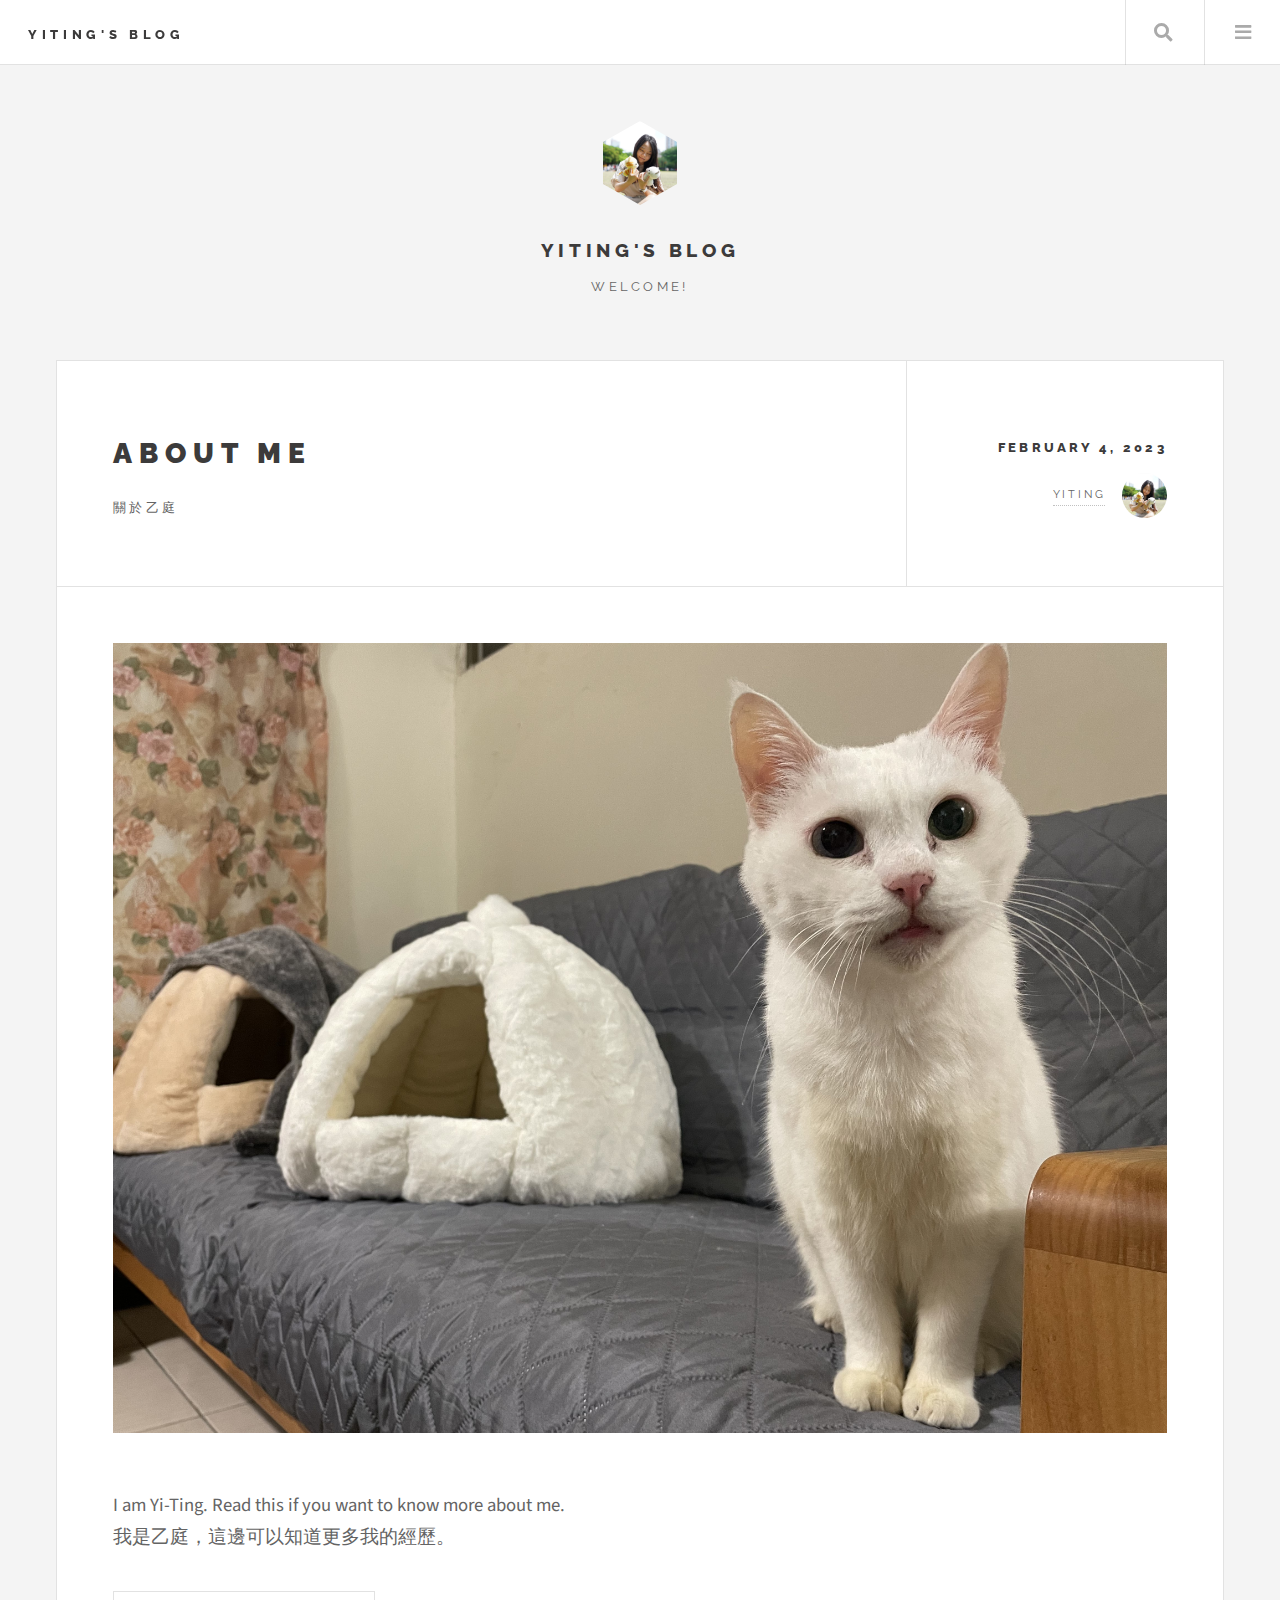
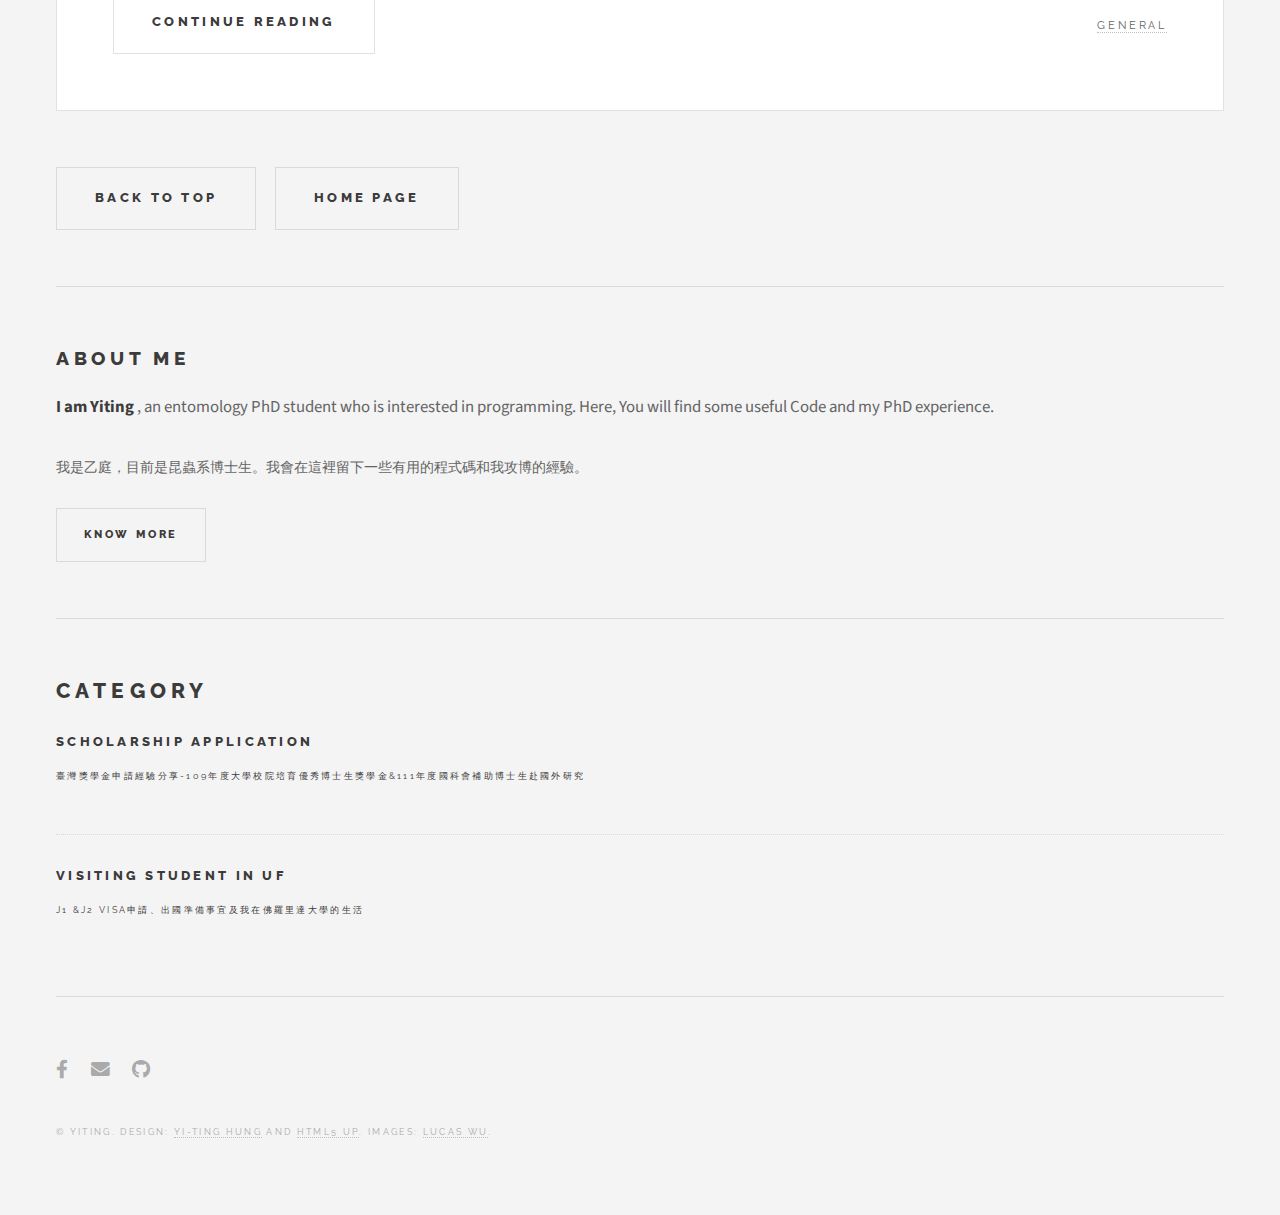
==== index.html @ be54d2b9 "first commit" ====
<!DOCTYPE HTML>
<!--
	Future Imperfect by HTML5 UP
	html5up.net | @ajlkn
	Free for personal and commercial use under the CCA 3.0 license (html5up.net/license)
-->
<html>
	<head>
		<title>YiTing's Blog </title>
		<meta charset="utf-8" />
		<meta name="viewport" content="width=device-width, initial-scale=1, user-scalable=no" />
		<link rel="stylesheet" href="assets/css/main.css" />
	</head>
	<body class="is-preload">

		<!-- Wrapper -->
			<div id="wrapper">

				<!-- Header -->
					<header id="header">
						<h1><a href="index.html">YiTing's Blog</a></h1>
						<!-- <nav class="links">
							<ul>
								<li><a href="#">Lorem</a></li>
								<li><a href="#">Ipsum</a></li>
								<li><a href="#">Feugiat</a></li>
								<li><a href="#">Tempus</a></li>
								<li><a href="#">Adipiscing</a></li>
							</ul>
						</nav> -->
						<nav class="main">
							<ul>
								<li class="search">
									<a class="fa-search" href="#search">Search</a>
									<form id="search" method="get" action="#">
										<input type="text" name="query" placeholder="Search" />
									</form>
								</li>
								<li class="menu">
									<a class="fa-bars" href="#menu">Menu</a>
								</li>
							</ul>
						</nav>
					</header>

				<!-- Menu -->
					<section id="menu">

						<!-- Search -->
							<section>
								<form class="search" method="get" action="#">
									<input type="text" name="query" placeholder="Search" />
								</form>
							</section>

						<!-- Links -->
							<section>
								<ul class="links">
									<h2>Category</h2>
									<li>
										<a href="index_Scholarship.html">
											<h3>Scholarship application</h3>
											<p>臺灣獎學金申請經驗分享-109年度大學校院培育優秀博士生獎學金&111年度國科會補助博士生赴國外研究</p>
										</a>
									</li>
									<li>
										<a href="index_UF.html">
											<h3>Visiting student in UF</h3>
											<p>J1 &J2 Visa申請、出國準備事宜及我在佛羅里達大學的生活</p>
										</a>
									</li>
									<!-- <li>
										<a href="#">
											<h3>Feugiat veroeros</h3>
											<p>Phasellus sed ultricies mi congue</p>
										</a>
									</li>
									<li>
										<a href="#">
											<h3>Etiam sed consequat</h3>
											<p>Porta lectus amet ultricies</p>
										</a>
									</li> -->
								</ul>
							</section>

						<!-- Actions -->
							<section>
								<ul class="actions stacked">
									<li><a href="mailto: tiffany9583@gmail.com" class="button large fit">Contact me</a></li>
								</ul>
							</section>

					</section>

				<!-- Main -->
					<div id="main">

						<!-- Post -->
							<article class="post">
								<header>
									<div class="title">
										<h2><a href="about_me.html">About me</a></h2>
										<p>關於乙庭</p>
									</div>
									<div class="meta">
										<time class="published" datetime="2023-02-04">February 4, 2023</time>
										<a href="#" class="author"><span class="name">Yiting</span><img src="images/avatar.jpg" alt="" /></a>
									</div>
								</header>
								<a href="about_me.html" class="image featured"><img src="images/Momo.jpg" alt="" /></a>
								<p>I am Yi-Ting. Read this if you want to know more about me.
									<br />
									我是乙庭，這邊可以知道更多我的經歷。	
								</p>
								<footer>
									<ul class="actions">
										<li><a href="about_me.html" class="button large">Continue Reading</a></li>
									</ul>
									<ul class="stats">
										<li><a href="#">General</a></li>
									</ul>
								</footer>
							</article>

						<!-- Post -->
							<!-- <article class="post">
								<header>
									<div class="title">
										<h2><a href="single.html">Ultricies sed magna euismod enim vitae gravida</a></h2>
										<p>Lorem ipsum dolor amet nullam consequat etiam feugiat</p>
									</div>
									<div class="meta">
										<time class="published" datetime="2015-10-25">October 25, 2015</time>
										<a href="#" class="author"><span class="name">Jane Doe</span><img src="images/avatar.jpg" alt="" /></a>
									</div>
								</header>
								<a href="single.html" class="image featured"><img src="images/pic02.jpg" alt="" /></a>
								<p>Mauris neque quam, fermentum ut nisl vitae, convallis maximus nisl. Sed mattis nunc id lorem euismod placerat. Vivamus porttitor magna enim, ac accumsan tortor cursus at. Phasellus sed ultricies mi non congue ullam corper.</p>
								<footer>
									<ul class="actions">
										<li><a href="single.html" class="button large">Continue Reading</a></li>
									</ul>
									<ul class="stats">
										<li><a href="#">General</a></li>
										<li><a href="#" class="icon solid fa-heart">28</a></li>
										<li><a href="#" class="icon solid fa-comment">128</a></li>
									</ul>
								</footer>
							</article> -->

						

						
						<!-- Pagination -->
							<ul class="actions pagination">
								<li><a href="#" class="button large next">Back to top</a></li>
								<li><a href="index.html" class="button large next">Home Page</a></li>
							</ul>

					</div>

				<!-- Sidebar -->
					<section id="sidebar">

						<!-- Intro -->
							<section id="intro">
								<a href="#" class="logo"><img src="images\avatar.jpg" alt="" /></a>
								<header>
									<h1>YiTing's Blog</h1>
									<p>Welcome!</p>
								</header>
							</section>

						<!-- About -->
						<section class="blurb">
							<h1>About Me</h1>
							<p><strong>I am Yiting</strong> , an entomology PhD student who is interested in programming. 
								Here, You will find some useful Code and my PhD experience.<br /></p>
								<p style="font-size: 14px">我是乙庭，目前是昆蟲系博士生。我會在這裡留下一些有用的程式碼和我攻博的經驗。<br /></p>
							<ul class="actions">
								<li><a href="about_me.html" class="button">Know More</a></li>
							</ul>
						</section>
						
							

						<!-- Posts List -->
							<section>
								<h2>Category</h2>
								<ul class="posts">
									<li>
										<article>
											<header>
												<h3><a href="index_Scholarship.html">Scholarship application<br /><br />
												<p>臺灣獎學金申請經驗分享-109年度大學校院培育優秀博士生獎學金&111年度國科會補助博士生赴國外研究</p></h3></a>
												<!-- <time class="published" datetime="2015-10-20">October 20, 2015</time> -->
											</header>
											<!-- <a href="single.html" class="image"><img src="images/pic08.jpg" alt="" /></a> -->
										</article>
									</li>
									<li>
										<article>
											<header>
												<h3><a href="index_UF.html">Visiting student in UF<br /><br />
												<p>J1 &J2 Visa申請、出國準備事宜及我在佛羅里達大學的生活</p></h3></a>
											</header>
										</article>
									</li>
									
								</ul>
							</section>

						

						<!-- Footer -->
							<section id="footer">
								<ul class="icons">
									<!-- <li><a href="#" class="icon brands fa-twitter"><span class="label">Twitter</span></a></li> -->
									<li><a href="https://www.facebook.com/tiffany8483" class="icon brands fa-facebook-f"><span class="label">Facebook</span></a></li>
									<!-- <li><a href="#" class="icon brands fa-instagram"><span class="label">Instagram</span></a></li> -->
									<!-- <li><a href="#" class="icon solid fa-rss"><span class="label">RSS</span></a></li> -->
									<li><a href="mailto: tiffany9583@gmail.com" class="icon solid fa-envelope"><span class="label">Email</span></a></li>
									<li><a href="https://github.com/Tiffany9583" class="icon brands alt fa-github"><span class="label">GitHub</span></a></li>
								</ul>
								<p class="copyright">&copy; Yiting. Design: <a href="https://github.com/Tiffany9583">Yi-Ting Hung</a> and <a href="http://html5up.net">HTML5 UP</a>. Images: <a href="https://www.facebook.com/lucas770122">Lucas Wu</a>.</p>
							</section>

					</section>

			</div>

		<!-- Scripts -->
			<script src="assets/js/jquery.min.js"></script>
			<script src="assets/js/browser.min.js"></script>
			<script src="assets/js/breakpoints.min.js"></script>
			<script src="assets/js/util.js"></script>
			<script src="assets/js/main.js"></script>

	</body>
</html>
---- assets/css/main.css ----
@import url(fontawesome-all.min.css);
@import url("https://fonts.googleapis.com/css?family=Source+Sans+Pro:400,700|Raleway:400,800,900");



/*
	Future Imperfect by HTML5 UP
	html5up.net | @ajlkn
	Free for personal and commercial use under the CCA 3.0 license (html5up.net/license)
*/

html, body, div, span, applet, object,
iframe, h1, h2, h3, h4, h5, h6, p, blockquote,
pre, a, abbr, acronym, address, big, cite,
code, del, dfn, em, img, ins, kbd, q, s, samp,
small, strike, strong, sub, sup, tt, var, b,
u, i, center, dl, dt, dd, ol, ul, li, fieldset,
form, label, legend, table, caption, tbody,
tfoot, thead, tr, th, td, article, aside,
canvas, details, embed, figure, figcaption,
footer, header, hgroup, menu, nav, output, ruby,
section, summary, time, mark, audio, video {
	margin: 0;
	padding: 0;
	border: 0;
	font-size: 100%;
	font: inherit;
	vertical-align: baseline;}

article, aside, details, figcaption, figure,
footer, header, hgroup, menu, nav, section {
	display: block;}

body {
	line-height: 1;
}

ol, ul {
	list-style: none;
}

blockquote, q {
	quotes: none;
}

	blockquote:before, blockquote:after, q:before, q:after {
		content: '';
		content: none;
	}

table {
	border-collapse: collapse;
	border-spacing: 0;
}

body {
	-webkit-text-size-adjust: none;
}

mark {
	background-color: transparent;
	color: inherit;
}

input::-moz-focus-inner {
	border: 0;
	padding: 0;
}

input, select, textarea {
	-moz-appearance: none;
	-webkit-appearance: none;
	-ms-appearance: none;
	appearance: none;
}

/* Basic */

	@-ms-viewport {
		width: device-width;
	}

	body {
		-ms-overflow-style: scrollbar;
	}

	@media screen and (max-width: 480px) {

		html, body {
			min-width: 320px;
		}

	}

	html {
		box-sizing: border-box;
	}

	*, *:before, *:after {
		box-sizing: inherit;
	}

	body {
		background: #f4f4f4;
	}

		body.is-preload *, body.is-preload *:before, body.is-preload *:after {
			-moz-animation: none !important;
			-webkit-animation: none !important;
			-ms-animation: none !important;
			animation: none !important;
			-moz-transition: none !important;
			-webkit-transition: none !important;
			-ms-transition: none !important;
			transition: none !important;
		}

/* Type */

	body, input, select, textarea {
		color: #646464;
		font-family: "Source Sans Pro", Helvetica, sans-serif;
		font-size: 14pt;
		font-weight: 400;
		line-height: 1.75;
	}

		@media screen and (max-width: 1680px) {

			body, input, select, textarea {
				font-size: 14pt;
			}

		}

		@media screen and (max-width: 1280px) {

			body, input, select, textarea {
				font-size: 14pt;
			}

		}

		@media screen and (max-width: 980px) {

			body, input, select, textarea {
				font-size: 14pt;
			}

		}

		@media screen and (max-width: 736px) {

			body, input, select, textarea {
				font-size: 14pt;
			}

		}

		@media screen and (max-width: 480px) {

			body, input, select, textarea {
				font-size: 14pt;
			}

		}

	a {
		-moz-transition: color 0.2s ease, border-bottom-color 0.2s ease;
		-webkit-transition: color 0.2s ease, border-bottom-color 0.2s ease;
		-ms-transition: color 0.2s ease, border-bottom-color 0.2s ease;
		transition: color 0.2s ease, border-bottom-color 0.2s ease;
		border-bottom: dotted 1px rgba(160, 160, 160, 0.65);
		color: inherit;
		text-decoration: none;
	}

		a:before {
			-moz-transition: color 0.2s ease;
			-webkit-transition: color 0.2s ease;
			-ms-transition: color 0.2s ease;
			transition: color 0.2s ease;
		}

		a:hover {
			border-bottom-color: transparent;
			color: #2ebaae !important;
		}

			a:hover:before {
				color: #2ebaae !important;
			}

	strong, b {
		color: #3c3b3b;
		font-weight: 700;
	}

	em, i {
		font-style: italic;
	}

	p {
		margin: 0 0 2em 0;
	}

	h1, h2, h3, h4, h5, h6 {
		color: #3c3b3b;
		font-family: "Raleway", Helvetica, sans-serif;
		font-weight: 800;
		letter-spacing: 0.25em;
		line-height: 1.65;
		margin: 0 0 1em 0;
		text-transform: uppercase;
	}

		h1 a, h2 a, h3 a, h4 a, h5 a, h6 a {
			color: inherit;
			border-bottom: 0;
		}

	h2 {
		font-size: 1.1em;
	}

	h3 {
		font-size: 0.9em;
	}

	h4 {
		font-size: 0.7em;
	}

	h5 {
		font-size: 0.7em;
	}

	h6 {
		font-size: 0.7em;
	}

	sub {
		font-size: 0.8em;
		position: relative;
		top: 0.5em;
	}

	sup {
		font-size: 0.8em;
		position: relative;
		top: -0.5em;
	}

	blockquote {
		border-left: solid 4px rgba(160, 160, 160, 0.3);
		font-style: italic;
		margin: 0 0 2em 0;
		padding: 0.5em 0 0.5em 2em;
	}

	code {
		background: rgba(160, 160, 160, 0.075);
		border: solid 1px rgba(160, 160, 160, 0.3);
		font-family: "Courier New", monospace;
		font-size: 0.9em;
		margin: 0 0.25em;
		padding: 0.25em 0.65em;
	}

	pre {
		-webkit-overflow-scrolling: touch;
		font-family: "Courier New", monospace;
		font-size: 0.9em;
		margin: 0 0 2em 0;
	}

		pre code {
			display: block;
			line-height: 1.75em;
			padding: 1em 1.5em;
			overflow-x: auto;
		}

	hr {
		border: 0;
		border-bottom: solid 1px rgba(160, 160, 160, 0.3);
		margin: 2em 0;
	}

		hr.major {
			margin: 3em 0;
		}

	.align-left {
		text-align: left;
	}

	.align-center {
		text-align: center;
	}

	.align-right {
		text-align: right;
	}

/* Row */

	.row {
		display: flex;
		flex-wrap: wrap;
		box-sizing: border-box;
		align-items: stretch;
	}

		.row > * {
			box-sizing: border-box;
		}

		.row.gtr-uniform > * > :last-child {
			margin-bottom: 0;
		}

		.row.aln-left {
			justify-content: flex-start;
		}

		.row.aln-center {
			justify-content: center;
		}

		.row.aln-right {
			justify-content: flex-end;
		}

		.row.aln-top {
			align-items: flex-start;
		}

		.row.aln-middle {
			align-items: center;
		}

		.row.aln-bottom {
			align-items: flex-end;
		}

		.row > .imp {
			order: -1;
		}

		.row > .col-1 {
			width: 8.33333%;
		}

		.row > .off-1 {
			margin-left: 8.33333%;
		}

		.row > .col-2 {
			width: 16.66667%;
		}

		.row > .off-2 {
			margin-left: 16.66667%;
		}

		.row > .col-3 {
			width: 25%;
		}

		.row > .off-3 {
			margin-left: 25%;
		}

		.row > .col-4 {
			width: 33.33333%;
		}

		.row > .off-4 {
			margin-left: 33.33333%;
		}

		.row > .col-5 {
			width: 41.66667%;
		}

		.row > .off-5 {
			margin-left: 41.66667%;
		}

		.row > .col-6 {
			width: 50%;
		}

		.row > .off-6 {
			margin-left: 50%;
		}

		.row > .col-7 {
			width: 58.33333%;
		}

		.row > .off-7 {
			margin-left: 58.33333%;
		}

		.row > .col-8 {
			width: 66.66667%;
		}

		.row > .off-8 {
			margin-left: 66.66667%;
		}

		.row > .col-9 {
			width: 75%;
		}

		.row > .off-9 {
			margin-left: 75%;
		}

		.row > .col-10 {
			width: 83.33333%;
		}

		.row > .off-10 {
			margin-left: 83.33333%;
		}

		.row > .col-11 {
			width: 91.66667%;
		}

		.row > .off-11 {
			margin-left: 91.66667%;
		}

		.row > .col-12 {
			width: 100%;
		}

		.row > .off-12 {
			margin-left: 100%;
		}

		.row.gtr-0 {
			margin-top: 0;
			margin-left: 0em;
		}

			.row.gtr-0 > * {
				padding: 0 0 0 0em;
			}

			.row.gtr-0.gtr-uniform {
				margin-top: 0em;
			}

				.row.gtr-0.gtr-uniform > * {
					padding-top: 0em;
				}

		.row.gtr-25 {
			margin-top: 0;
			margin-left: -0.25em;
		}

			.row.gtr-25 > * {
				padding: 0 0 0 0.25em;
			}

			.row.gtr-25.gtr-uniform {
				margin-top: -0.25em;
			}

				.row.gtr-25.gtr-uniform > * {
					padding-top: 0.25em;
				}

		.row.gtr-50 {
			margin-top: 0;
			margin-left: -0.5em;
		}

			.row.gtr-50 > * {
				padding: 0 0 0 0.5em;
			}

			.row.gtr-50.gtr-uniform {
				margin-top: -0.5em;
			}

				.row.gtr-50.gtr-uniform > * {
					padding-top: 0.5em;
				}

		.row {
			margin-top: 0;
			margin-left: -1em;
		}

			.row > * {
				padding: 0 0 0 1em;
			}

			.row.gtr-uniform {
				margin-top: -1em;
			}

				.row.gtr-uniform > * {
					padding-top: 1em;
				}

		.row.gtr-150 {
			margin-top: 0;
			margin-left: -1.5em;
		}

			.row.gtr-150 > * {
				padding: 0 0 0 1.5em;
			}

			.row.gtr-150.gtr-uniform {
				margin-top: -1.5em;
			}

				.row.gtr-150.gtr-uniform > * {
					padding-top: 1.5em;
				}

		.row.gtr-200 {
			margin-top: 0;
			margin-left: -2em;
		}

			.row.gtr-200 > * {
				padding: 0 0 0 2em;
			}

			.row.gtr-200.gtr-uniform {
				margin-top: -2em;
			}

				.row.gtr-200.gtr-uniform > * {
					padding-top: 2em;
				}

		@media screen and (max-width: 1680px) {

			.row {
				display: flex;
				flex-wrap: wrap;
				box-sizing: border-box;
				align-items: stretch;
			}

				.row > * {
					box-sizing: border-box;
				}

				.row.gtr-uniform > * > :last-child {
					margin-bottom: 0;
				}

				.row.aln-left {
					justify-content: flex-start;
				}

				.row.aln-center {
					justify-content: center;
				}

				.row.aln-right {
					justify-content: flex-end;
				}

				.row.aln-top {
					align-items: flex-start;
				}

				.row.aln-middle {
					align-items: center;
				}

				.row.aln-bottom {
					align-items: flex-end;
				}

				.row > .imp-xlarge {
					order: -1;
				}

				.row > .col-1-xlarge {
					width: 8.33333%;
				}

				.row > .off-1-xlarge {
					margin-left: 8.33333%;
				}

				.row > .col-2-xlarge {
					width: 16.66667%;
				}

				.row > .off-2-xlarge {
					margin-left: 16.66667%;
				}

				.row > .col-3-xlarge {
					width: 25%;
				}

				.row > .off-3-xlarge {
					margin-left: 25%;
				}

				.row > .col-4-xlarge {
					width: 33.33333%;
				}

				.row > .off-4-xlarge {
					margin-left: 33.33333%;
				}

				.row > .col-5-xlarge {
					width: 41.66667%;
				}

				.row > .off-5-xlarge {
					margin-left: 41.66667%;
				}

				.row > .col-6-xlarge {
					width: 50%;
				}

				.row > .off-6-xlarge {
					margin-left: 50%;
				}

				.row > .col-7-xlarge {
					width: 58.33333%;
				}

				.row > .off-7-xlarge {
					margin-left: 58.33333%;
				}

				.row > .col-8-xlarge {
					width: 66.66667%;
				}

				.row > .off-8-xlarge {
					margin-left: 66.66667%;
				}

				.row > .col-9-xlarge {
					width: 75%;
				}

				.row > .off-9-xlarge {
					margin-left: 75%;
				}

				.row > .col-10-xlarge {
					width: 83.33333%;
				}

				.row > .off-10-xlarge {
					margin-left: 83.33333%;
				}

				.row > .col-11-xlarge {
					width: 91.66667%;
				}

				.row > .off-11-xlarge {
					margin-left: 91.66667%;
				}

				.row > .col-12-xlarge {
					width: 100%;
				}

				.row > .off-12-xlarge {
					margin-left: 100%;
				}

				.row.gtr-0 {
					margin-top: 0;
					margin-left: 0em;
				}

					.row.gtr-0 > * {
						padding: 0 0 0 0em;
					}

					.row.gtr-0.gtr-uniform {
						margin-top: 0em;
					}

						.row.gtr-0.gtr-uniform > * {
							padding-top: 0em;
						}

				.row.gtr-25 {
					margin-top: 0;
					margin-left: -0.25em;
				}

					.row.gtr-25 > * {
						padding: 0 0 0 0.25em;
					}

					.row.gtr-25.gtr-uniform {
						margin-top: -0.25em;
					}

						.row.gtr-25.gtr-uniform > * {
							padding-top: 0.25em;
						}

				.row.gtr-50 {
					margin-top: 0;
					margin-left: -0.5em;
				}

					.row.gtr-50 > * {
						padding: 0 0 0 0.5em;
					}

					.row.gtr-50.gtr-uniform {
						margin-top: -0.5em;
					}

						.row.gtr-50.gtr-uniform > * {
							padding-top: 0.5em;
						}

				.row {
					margin-top: 0;
					margin-left: -1em;
				}

					.row > * {
						padding: 0 0 0 1em;
					}

					.row.gtr-uniform {
						margin-top: -1em;
					}

						.row.gtr-uniform > * {
							padding-top: 1em;
						}

				.row.gtr-150 {
					margin-top: 0;
					margin-left: -1.5em;
				}

					.row.gtr-150 > * {
						padding: 0 0 0 1.5em;
					}

					.row.gtr-150.gtr-uniform {
						margin-top: -1.5em;
					}

						.row.gtr-150.gtr-uniform > * {
							padding-top: 1.5em;
						}

				.row.gtr-200 {
					margin-top: 0;
					margin-left: -2em;
				}

					.row.gtr-200 > * {
						padding: 0 0 0 2em;
					}

					.row.gtr-200.gtr-uniform {
						margin-top: -2em;
					}

						.row.gtr-200.gtr-uniform > * {
							padding-top: 2em;
						}

		}

		@media screen and (max-width: 1280px) {

			.row {
				display: flex;
				flex-wrap: wrap;
				box-sizing: border-box;
				align-items: stretch;
			}

				.row > * {
					box-sizing: border-box;
				}

				.row.gtr-uniform > * > :last-child {
					margin-bottom: 0;
				}

				.row.aln-left {
					justify-content: flex-start;
				}

				.row.aln-center {
					justify-content: center;
				}

				.row.aln-right {
					justify-content: flex-end;
				}

				.row.aln-top {
					align-items: flex-start;
				}

				.row.aln-middle {
					align-items: center;
				}

				.row.aln-bottom {
					align-items: flex-end;
				}

				.row > .imp-large {
					order: -1;
				}

				.row > .col-1-large {
					width: 8.33333%;
				}

				.row > .off-1-large {
					margin-left: 8.33333%;
				}

				.row > .col-2-large {
					width: 16.66667%;
				}

				.row > .off-2-large {
					margin-left: 16.66667%;
				}

				.row > .col-3-large {
					width: 25%;
				}

				.row > .off-3-large {
					margin-left: 25%;
				}

				.row > .col-4-large {
					width: 33.33333%;
				}

				.row > .off-4-large {
					margin-left: 33.33333%;
				}

				.row > .col-5-large {
					width: 41.66667%;
				}

				.row > .off-5-large {
					margin-left: 41.66667%;
				}

				.row > .col-6-large {
					width: 50%;
				}

				.row > .off-6-large {
					margin-left: 50%;
				}

				.row > .col-7-large {
					width: 58.33333%;
				}

				.row > .off-7-large {
					margin-left: 58.33333%;
				}

				.row > .col-8-large {
					width: 66.66667%;
				}

				.row > .off-8-large {
					margin-left: 66.66667%;
				}

				.row > .col-9-large {
					width: 75%;
				}

				.row > .off-9-large {
					margin-left: 75%;
				}

				.row > .col-10-large {
					width: 83.33333%;
				}

				.row > .off-10-large {
					margin-left: 83.33333%;
				}

				.row > .col-11-large {
					width: 91.66667%;
				}

				.row > .off-11-large {
					margin-left: 91.66667%;
				}

				.row > .col-12-large {
					width: 100%;
				}

				.row > .off-12-large {
					margin-left: 100%;
				}

				.row.gtr-0 {
					margin-top: 0;
					margin-left: 0em;
				}

					.row.gtr-0 > * {
						padding: 0 0 0 0em;
					}

					.row.gtr-0.gtr-uniform {
						margin-top: 0em;
					}

						.row.gtr-0.gtr-uniform > * {
							padding-top: 0em;
						}

				.row.gtr-25 {
					margin-top: 0;
					margin-left: -0.25em;
				}

					.row.gtr-25 > * {
						padding: 0 0 0 0.25em;
					}

					.row.gtr-25.gtr-uniform {
						margin-top: -0.25em;
					}

						.row.gtr-25.gtr-uniform > * {
							padding-top: 0.25em;
						}

				.row.gtr-50 {
					margin-top: 0;
					margin-left: -0.5em;
				}

					.row.gtr-50 > * {
						padding: 0 0 0 0.5em;
					}

					.row.gtr-50.gtr-uniform {
						margin-top: -0.5em;
					}

						.row.gtr-50.gtr-uniform > * {
							padding-top: 0.5em;
						}

				.row {
					margin-top: 0;
					margin-left: -1em;
				}

					.row > * {
						padding: 0 0 0 1em;
					}

					.row.gtr-uniform {
						margin-top: -1em;
					}

						.row.gtr-uniform > * {
							padding-top: 1em;
						}

				.row.gtr-150 {
					margin-top: 0;
					margin-left: -1.5em;
				}

					.row.gtr-150 > * {
						padding: 0 0 0 1.5em;
					}

					.row.gtr-150.gtr-uniform {
						margin-top: -1.5em;
					}

						.row.gtr-150.gtr-uniform > * {
							padding-top: 1.5em;
						}

				.row.gtr-200 {
					margin-top: 0;
					margin-left: -2em;
				}

					.row.gtr-200 > * {
						padding: 0 0 0 2em;
					}

					.row.gtr-200.gtr-uniform {
						margin-top: -2em;
					}

						.row.gtr-200.gtr-uniform > * {
							padding-top: 2em;
						}

		}

		@media screen and (max-width: 980px) {

			.row {
				display: flex;
				flex-wrap: wrap;
				box-sizing: border-box;
				align-items: stretch;
			}

				.row > * {
					box-sizing: border-box;
				}

				.row.gtr-uniform > * > :last-child {
					margin-bottom: 0;
				}

				.row.aln-left {
					justify-content: flex-start;
				}

				.row.aln-center {
					justify-content: center;
				}

				.row.aln-right {
					justify-content: flex-end;
				}

				.row.aln-top {
					align-items: flex-start;
				}

				.row.aln-middle {
					align-items: center;
				}

				.row.aln-bottom {
					align-items: flex-end;
				}

				.row > .imp-medium {
					order: -1;
				}

				.row > .col-1-medium {
					width: 8.33333%;
				}

				.row > .off-1-medium {
					margin-left: 8.33333%;
				}

				.row > .col-2-medium {
					width: 16.66667%;
				}

				.row > .off-2-medium {
					margin-left: 16.66667%;
				}

				.row > .col-3-medium {
					width: 25%;
				}

				.row > .off-3-medium {
					margin-left: 25%;
				}

				.row > .col-4-medium {
					width: 33.33333%;
				}

				.row > .off-4-medium {
					margin-left: 33.33333%;
				}

				.row > .col-5-medium {
					width: 41.66667%;
				}

				.row > .off-5-medium {
					margin-left: 41.66667%;
				}

				.row > .col-6-medium {
					width: 50%;
				}

				.row > .off-6-medium {
					margin-left: 50%;
				}

				.row > .col-7-medium {
					width: 58.33333%;
				}

				.row > .off-7-medium {
					margin-left: 58.33333%;
				}

				.row > .col-8-medium {
					width: 66.66667%;
				}

				.row > .off-8-medium {
					margin-left: 66.66667%;
				}

				.row > .col-9-medium {
					width: 75%;
				}

				.row > .off-9-medium {
					margin-left: 75%;
				}

				.row > .col-10-medium {
					width: 83.33333%;
				}

				.row > .off-10-medium {
					margin-left: 83.33333%;
				}

				.row > .col-11-medium {
					width: 91.66667%;
				}

				.row > .off-11-medium {
					margin-left: 91.66667%;
				}

				.row > .col-12-medium {
					width: 100%;
				}

				.row > .off-12-medium {
					margin-left: 100%;
				}

				.row.gtr-0 {
					margin-top: 0;
					margin-left: 0em;
				}

					.row.gtr-0 > * {
						padding: 0 0 0 0em;
					}

					.row.gtr-0.gtr-uniform {
						margin-top: 0em;
					}

						.row.gtr-0.gtr-uniform > * {
							padding-top: 0em;
						}

				.row.gtr-25 {
					margin-top: 0;
					margin-left: -0.25em;
				}

					.row.gtr-25 > * {
						padding: 0 0 0 0.25em;
					}

					.row.gtr-25.gtr-uniform {
						margin-top: -0.25em;
					}

						.row.gtr-25.gtr-uniform > * {
							padding-top: 0.25em;
						}

				.row.gtr-50 {
					margin-top: 0;
					margin-left: -0.5em;
				}

					.row.gtr-50 > * {
						padding: 0 0 0 0.5em;
					}

					.row.gtr-50.gtr-uniform {
						margin-top: -0.5em;
					}

						.row.gtr-50.gtr-uniform > * {
							padding-top: 0.5em;
						}

				.row {
					margin-top: 0;
					margin-left: -1em;
				}

					.row > * {
						padding: 0 0 0 1em;
					}

					.row.gtr-uniform {
						margin-top: -1em;
					}

						.row.gtr-uniform > * {
							padding-top: 1em;
						}

				.row.gtr-150 {
					margin-top: 0;
					margin-left: -1.5em;
				}

					.row.gtr-150 > * {
						padding: 0 0 0 1.5em;
					}

					.row.gtr-150.gtr-uniform {
						margin-top: -1.5em;
					}

						.row.gtr-150.gtr-uniform > * {
							padding-top: 1.5em;
						}

				.row.gtr-200 {
					margin-top: 0;
					margin-left: -2em;
				}

					.row.gtr-200 > * {
						padding: 0 0 0 2em;
					}

					.row.gtr-200.gtr-uniform {
						margin-top: -2em;
					}

						.row.gtr-200.gtr-uniform > * {
							padding-top: 2em;
						}

		}

		@media screen and (max-width: 736px) {

			.row {
				display: flex;
				flex-wrap: wrap;
				box-sizing: border-box;
				align-items: stretch;
			}

				.row > * {
					box-sizing: border-box;
				}

				.row.gtr-uniform > * > :last-child {
					margin-bottom: 0;
				}

				.row.aln-left {
					justify-content: flex-start;
				}

				.row.aln-center {
					justify-content: center;
				}

				.row.aln-right {
					justify-content: flex-end;
				}

				.row.aln-top {
					align-items: flex-start;
				}

				.row.aln-middle {
					align-items: center;
				}

				.row.aln-bottom {
					align-items: flex-end;
				}

				.row > .imp-small {
					order: -1;
				}

				.row > .col-1-small {
					width: 8.33333%;
				}

				.row > .off-1-small {
					margin-left: 8.33333%;
				}

				.row > .col-2-small {
					width: 16.66667%;
				}

				.row > .off-2-small {
					margin-left: 16.66667%;
				}

				.row > .col-3-small {
					width: 25%;
				}

				.row > .off-3-small {
					margin-left: 25%;
				}

				.row > .col-4-small {
					width: 33.33333%;
				}

				.row > .off-4-small {
					margin-left: 33.33333%;
				}

				.row > .col-5-small {
					width: 41.66667%;
				}

				.row > .off-5-small {
					margin-left: 41.66667%;
				}

				.row > .col-6-small {
					width: 50%;
				}

				.row > .off-6-small {
					margin-left: 50%;
				}

				.row > .col-7-small {
					width: 58.33333%;
				}

				.row > .off-7-small {
					margin-left: 58.33333%;
				}

				.row > .col-8-small {
					width: 66.66667%;
				}

				.row > .off-8-small {
					margin-left: 66.66667%;
				}

				.row > .col-9-small {
					width: 75%;
				}

				.row > .off-9-small {
					margin-left: 75%;
				}

				.row > .col-10-small {
					width: 83.33333%;
				}

				.row > .off-10-small {
					margin-left: 83.33333%;
				}

				.row > .col-11-small {
					width: 91.66667%;
				}

				.row > .off-11-small {
					margin-left: 91.66667%;
				}

				.row > .col-12-small {
					width: 100%;
				}

				.row > .off-12-small {
					margin-left: 100%;
				}

				.row.gtr-0 {
					margin-top: 0;
					margin-left: 0em;
				}

					.row.gtr-0 > * {
						padding: 0 0 0 0em;
					}

					.row.gtr-0.gtr-uniform {
						margin-top: 0em;
					}

						.row.gtr-0.gtr-uniform > * {
							padding-top: 0em;
						}

				.row.gtr-25 {
					margin-top: 0;
					margin-left: -0.25em;
				}

					.row.gtr-25 > * {
						padding: 0 0 0 0.25em;
					}

					.row.gtr-25.gtr-uniform {
						margin-top: -0.25em;
					}

						.row.gtr-25.gtr-uniform > * {
							padding-top: 0.25em;
						}

				.row.gtr-50 {
					margin-top: 0;
					margin-left: -0.5em;
				}

					.row.gtr-50 > * {
						padding: 0 0 0 0.5em;
					}

					.row.gtr-50.gtr-uniform {
						margin-top: -0.5em;
					}

						.row.gtr-50.gtr-uniform > * {
							padding-top: 0.5em;
						}

				.row {
					margin-top: 0;
					margin-left: -1em;
				}

					.row > * {
						padding: 0 0 0 1em;
					}

					.row.gtr-uniform {
						margin-top: -1em;
					}

						.row.gtr-uniform > * {
							padding-top: 1em;
						}

				.row.gtr-150 {
					margin-top: 0;
					margin-left: -1.5em;
				}

					.row.gtr-150 > * {
						padding: 0 0 0 1.5em;
					}

					.row.gtr-150.gtr-uniform {
						margin-top: -1.5em;
					}

						.row.gtr-150.gtr-uniform > * {
							padding-top: 1.5em;
						}

				.row.gtr-200 {
					margin-top: 0;
					margin-left: -2em;
				}

					.row.gtr-200 > * {
						padding: 0 0 0 2em;
					}

					.row.gtr-200.gtr-uniform {
						margin-top: -2em;
					}

						.row.gtr-200.gtr-uniform > * {
							padding-top: 2em;
						}

		}

		@media screen and (max-width: 480px) {

			.row {
				display: flex;
				flex-wrap: wrap;
				box-sizing: border-box;
				align-items: stretch;
			}

				.row > * {
					box-sizing: border-box;
				}

				.row.gtr-uniform > * > :last-child {
					margin-bottom: 0;
				}

				.row.aln-left {
					justify-content: flex-start;
				}

				.row.aln-center {
					justify-content: center;
				}

				.row.aln-right {
					justify-content: flex-end;
				}

				.row.aln-top {
					align-items: flex-start;
				}

				.row.aln-middle {
					align-items: center;
				}

				.row.aln-bottom {
					align-items: flex-end;
				}

				.row > .imp-xsmall {
					order: -1;
				}

				.row > .col-1-xsmall {
					width: 8.33333%;
				}

				.row > .off-1-xsmall {
					margin-left: 8.33333%;
				}

				.row > .col-2-xsmall {
					width: 16.66667%;
				}

				.row > .off-2-xsmall {
					margin-left: 16.66667%;
				}

				.row > .col-3-xsmall {
					width: 25%;
				}

				.row > .off-3-xsmall {
					margin-left: 25%;
				}

				.row > .col-4-xsmall {
					width: 33.33333%;
				}

				.row > .off-4-xsmall {
					margin-left: 33.33333%;
				}

				.row > .col-5-xsmall {
					width: 41.66667%;
				}

				.row > .off-5-xsmall {
					margin-left: 41.66667%;
				}

				.row > .col-6-xsmall {
					width: 50%;
				}

				.row > .off-6-xsmall {
					margin-left: 50%;
				}

				.row > .col-7-xsmall {
					width: 58.33333%;
				}

				.row > .off-7-xsmall {
					margin-left: 58.33333%;
				}

				.row > .col-8-xsmall {
					width: 66.66667%;
				}

				.row > .off-8-xsmall {
					margin-left: 66.66667%;
				}

				.row > .col-9-xsmall {
					width: 75%;
				}

				.row > .off-9-xsmall {
					margin-left: 75%;
				}

				.row > .col-10-xsmall {
					width: 83.33333%;
				}

				.row > .off-10-xsmall {
					margin-left: 83.33333%;
				}

				.row > .col-11-xsmall {
					width: 91.66667%;
				}

				.row > .off-11-xsmall {
					margin-left: 91.66667%;
				}

				.row > .col-12-xsmall {
					width: 100%;
				}

				.row > .off-12-xsmall {
					margin-left: 100%;
				}

				.row.gtr-0 {
					margin-top: 0;
					margin-left: 0em;
				}

					.row.gtr-0 > * {
						padding: 0 0 0 0em;
					}

					.row.gtr-0.gtr-uniform {
						margin-top: 0em;
					}

						.row.gtr-0.gtr-uniform > * {
							padding-top: 0em;
						}

				.row.gtr-25 {
					margin-top: 0;
					margin-left: -0.25em;
				}

					.row.gtr-25 > * {
						padding: 0 0 0 0.25em;
					}

					.row.gtr-25.gtr-uniform {
						margin-top: -0.25em;
					}

						.row.gtr-25.gtr-uniform > * {
							padding-top: 0.25em;
						}

				.row.gtr-50 {
					margin-top: 0;
					margin-left: -0.5em;
				}

					.row.gtr-50 > * {
						padding: 0 0 0 0.5em;
					}

					.row.gtr-50.gtr-uniform {
						margin-top: -0.5em;
					}

						.row.gtr-50.gtr-uniform > * {
							padding-top: 0.5em;
						}

				.row {
					margin-top: 0;
					margin-left: -1em;
				}

					.row > * {
						padding: 0 0 0 1em;
					}

					.row.gtr-uniform {
						margin-top: -1em;
					}

						.row.gtr-uniform > * {
							padding-top: 1em;
						}

				.row.gtr-150 {
					margin-top: 0;
					margin-left: -1.5em;
				}

					.row.gtr-150 > * {
						padding: 0 0 0 1.5em;
					}

					.row.gtr-150.gtr-uniform {
						margin-top: -1.5em;
					}

						.row.gtr-150.gtr-uniform > * {
							padding-top: 1.5em;
						}

				.row.gtr-200 {
					margin-top: 0;
					margin-left: -2em;
				}

					.row.gtr-200 > * {
						padding: 0 0 0 2em;
					}

					.row.gtr-200.gtr-uniform {
						margin-top: -2em;
					}

						.row.gtr-200.gtr-uniform > * {
							padding-top: 2em;
						}

		}

/* Author */

	.author {
		display: -moz-flex;
		display: -webkit-flex;
		display: -ms-flex;
		display: flex;
		-moz-flex-direction: row;
		-webkit-flex-direction: row;
		-ms-flex-direction: row;
		flex-direction: row;
		-moz-align-items: center;
		-webkit-align-items: center;
		-ms-align-items: center;
		align-items: center;
		-moz-justify-content: -moz-flex-end;
		-webkit-justify-content: -webkit-flex-end;
		-ms-justify-content: -ms-flex-end;
		justify-content: flex-end;
		border-bottom: 0;
		font-family: "Raleway", Helvetica, sans-serif;
		font-size: 0.6em;
		font-weight: 400;
		letter-spacing: 0.25em;
		text-transform: uppercase;
		white-space: nowrap;
	}

		.author .name {
			-moz-transition: border-bottom-color 0.2s ease;
			-webkit-transition: border-bottom-color 0.2s ease;
			-ms-transition: border-bottom-color 0.2s ease;
			transition: border-bottom-color 0.2s ease;
			border-bottom: dotted 1px rgba(160, 160, 160, 0.65);
			display: block;
			margin: 0 1.5em 0 0;
		}

		.author img {
			border-radius: 100%;
			display: block;
			width: 4em;
		}

		.author:hover .name {
			border-bottom-color: transparent;
		}

/* Blurb */

	.blurb h2 {
		font-size: 0.8em;
		margin: 0 0 1.5em 0;
	}

	.blurb h3 {
		font-size: 0.7em;
	}

	.blurb p {
		font-size: 0.9em;
	}

/* Box */

	.box {
		border: solid 1px rgba(160, 160, 160, 0.3);
		margin-bottom: 2em;
		padding: 1.5em;
	}

		.box > :last-child,
		.box > :last-child > :last-child,
		.box > :last-child > :last-child > :last-child {
			margin-bottom: 0;
		}

		.box.alt {
			border: 0;
			border-radius: 0;
			padding: 0;
		}

/* Button */

	input[type="submit"],
	input[type="reset"],
	input[type="button"],
	button,
	.button {
		-moz-appearance: none;
		-webkit-appearance: none;
		-ms-appearance: none;
		appearance: none;
		-moz-transition: background-color 0.2s ease, box-shadow 0.2s ease, color 0.2s ease;
		-webkit-transition: background-color 0.2s ease, box-shadow 0.2s ease, color 0.2s ease;
		-ms-transition: background-color 0.2s ease, box-shadow 0.2s ease, color 0.2s ease;
		transition: background-color 0.2s ease, box-shadow 0.2s ease, color 0.2s ease;
		background-color: transparent;
		border: 0;
		box-shadow: inset 0 0 0 1px rgba(160, 160, 160, 0.3);
		color: #3c3b3b !important;
		cursor: pointer;
		display: inline-block;
		font-family: "Raleway", Helvetica, sans-serif;
		font-size: 0.6em;
		font-weight: 800;
		height: 4.8125em;
		letter-spacing: 0.25em;
		line-height: 4.8125em;
		padding: 0 2.5em;
		text-align: center;
		text-decoration: none;
		text-transform: uppercase;
		white-space: nowrap;
	}

		input[type="submit"]:hover,
		input[type="reset"]:hover,
		input[type="button"]:hover,
		button:hover,
		.button:hover {
			box-shadow: inset 0 0 0 1px #2ebaae;
			color: #2ebaae !important;
		}

			input[type="submit"]:hover:active,
			input[type="reset"]:hover:active,
			input[type="button"]:hover:active,
			button:hover:active,
			.button:hover:active {
				background-color: rgba(46, 186, 174, 0.05);
			}

		input[type="submit"]:before, input[type="submit"]:after,
		input[type="reset"]:before,
		input[type="reset"]:after,
		input[type="button"]:before,
		input[type="button"]:after,
		button:before,
		button:after,
		.button:before,
		.button:after {
			color: #aaaaaa;
			position: relative;
		}

		input[type="submit"]:before,
		input[type="reset"]:before,
		input[type="button"]:before,
		button:before,
		.button:before {
			left: -1em;
			padding: 0 0 0 0.75em;
		}

		input[type="submit"]:after,
		input[type="reset"]:after,
		input[type="button"]:after,
		button:after,
		.button:after {
			left: 1em;
			padding: 0 0.75em 0 0;
		}

		input[type="submit"].fit,
		input[type="reset"].fit,
		input[type="button"].fit,
		button.fit,
		.button.fit {
			width: 100%;
		}

		input[type="submit"].large,
		input[type="reset"].large,
		input[type="button"].large,
		button.large,
		.button.large {
			font-size: 0.7em;
			padding: 0 3em;
		}

		input[type="submit"].small,
		input[type="reset"].small,
		input[type="button"].small,
		button.small,
		.button.small {
			font-size: 0.5em;
		}

		input[type="submit"].disabled, input[type="submit"]:disabled,
		input[type="reset"].disabled,
		input[type="reset"]:disabled,
		input[type="button"].disabled,
		input[type="button"]:disabled,
		button.disabled,
		button:disabled,
		.button.disabled,
		.button:disabled {
			pointer-events: none;
			color: rgba(160, 160, 160, 0.3) !important;
		}

			input[type="submit"].disabled:before, input[type="submit"]:disabled:before,
			input[type="reset"].disabled:before,
			input[type="reset"]:disabled:before,
			input[type="button"].disabled:before,
			input[type="button"]:disabled:before,
			button.disabled:before,
			button:disabled:before,
			.button.disabled:before,
			.button:disabled:before {
				color: rgba(160, 160, 160, 0.3) !important;
			}

/* Form */

	form {
		margin: 0 0 2em 0;
	}

		form.search {
			text-decoration: none;
			position: relative;
		}

			form.search:before {
				-moz-osx-font-smoothing: grayscale;
				-webkit-font-smoothing: antialiased;
				display: inline-block;
				font-style: normal;
				font-variant: normal;
				text-rendering: auto;
				line-height: 1;
				text-transform: none !important;
				font-family: 'Font Awesome 5 Free';
				font-weight: 900;
			}

			form.search:before {
				color: #aaaaaa;
				content: '\f002';
				display: block;
				height: 2.75em;
				left: 0;
				line-height: 2.75em;
				position: absolute;
				text-align: center;
				top: 0;
				width: 2.5em;
			}

			form.search > input:first-child {
				padding-left: 2.5em;
			}

	label {
		color: #3c3b3b;
		display: block;
		font-size: 0.9em;
		font-weight: 700;
		margin: 0 0 1em 0;
	}

	input[type="text"],
	input[type="password"],
	input[type="email"],
	input[type="tel"],
	select,
	textarea {
		-moz-appearance: none;
		-webkit-appearance: none;
		-ms-appearance: none;
		appearance: none;
		background: rgba(160, 160, 160, 0.075);
		border: none;
		border: solid 1px rgba(160, 160, 160, 0.3);
		border-radius: 0;
		color: inherit;
		display: block;
		outline: 0;
		padding: 0 1em;
		text-decoration: none;
		width: 100%;
	}

		input[type="text"]:invalid,
		input[type="password"]:invalid,
		input[type="email"]:invalid,
		input[type="tel"]:invalid,
		select:invalid,
		textarea:invalid {
			box-shadow: none;
		}

		input[type="text"]:focus,
		input[type="password"]:focus,
		input[type="email"]:focus,
		input[type="tel"]:focus,
		select:focus,
		textarea:focus {
			border-color: #2ebaae;
			box-shadow: inset 0 0 0 1px #2ebaae;
		}

	.select-wrapper {
		text-decoration: none;
		display: block;
		position: relative;
	}

		.select-wrapper:before {
			-moz-osx-font-smoothing: grayscale;
			-webkit-font-smoothing: antialiased;
			display: inline-block;
			font-style: normal;
			font-variant: normal;
			text-rendering: auto;
			line-height: 1;
			text-transform: none !important;
			font-family: 'Font Awesome 5 Free';
			font-weight: 900;
		}

		.select-wrapper:before {
			color: rgba(160, 160, 160, 0.3);
			content: '\f078';
			display: block;
			height: 2.75em;
			line-height: 2.75em;
			pointer-events: none;
			position: absolute;
			right: 0;
			text-align: center;
			top: 0;
			width: 2.75em;
		}

		.select-wrapper select::-ms-expand {
			display: none;
		}

	select {
		background-image: url("data:image/svg+xml;charset=utf8,%3Csvg xmlns='http://www.w3.org/2000/svg' width='40' height='40' preserveAspectRatio='none' viewBox='0 0 40 40'%3E%3Cpath d='M9.4,12.3l10.4,10.4l10.4-10.4c0.2-0.2,0.5-0.4,0.9-0.4c0.3,0,0.6,0.1,0.9,0.4l3.3,3.3c0.2,0.2,0.4,0.5,0.4,0.9 c0,0.4-0.1,0.6-0.4,0.9L20.7,31.9c-0.2,0.2-0.5,0.4-0.9,0.4c-0.3,0-0.6-0.1-0.9-0.4L4.3,17.3c-0.2-0.2-0.4-0.5-0.4-0.9 c0-0.4,0.1-0.6,0.4-0.9l3.3-3.3c0.2-0.2,0.5-0.4,0.9-0.4S9.1,12.1,9.4,12.3z' fill='rgba(160, 160, 160, 0.3)' /%3E%3C/svg%3E");
		background-size: 1.25rem;
		background-repeat: no-repeat;
		background-position: calc(100% - 1rem) center;
		height: 2.75em;
		padding-right: 2.75em;
		text-overflow: ellipsis;
	}

		select option {
			color: #3c3b3b;
			background: #ffffff;
		}

		select:focus::-ms-value {
			background-color: transparent;
		}

		select::-ms-expand {
			display: none;
		}

	input[type="text"],
	input[type="password"],
	input[type="email"],
	select {
		height: 2.75em;
	}

	textarea {
		padding: 0.75em 1em;
	}

	input[type="checkbox"],
	input[type="radio"] {
		-moz-appearance: none;
		-webkit-appearance: none;
		-ms-appearance: none;
		appearance: none;
		display: block;
		float: left;
		margin-right: -2em;
		opacity: 0;
		width: 1em;
		z-index: -1;
	}

		input[type="checkbox"] + label,
		input[type="radio"] + label {
			text-decoration: none;
			color: #646464;
			cursor: pointer;
			display: inline-block;
			font-size: 1em;
			font-weight: 400;
			padding-left: 2.4em;
			padding-right: 0.75em;
			position: relative;
		}

			input[type="checkbox"] + label:before,
			input[type="radio"] + label:before {
				-moz-osx-font-smoothing: grayscale;
				-webkit-font-smoothing: antialiased;
				display: inline-block;
				font-style: normal;
				font-variant: normal;
				text-rendering: auto;
				line-height: 1;
				text-transform: none !important;
				font-family: 'Font Awesome 5 Free';
				font-weight: 900;
			}

			input[type="checkbox"] + label:before,
			input[type="radio"] + label:before {
				background: rgba(160, 160, 160, 0.075);
				border: solid 1px rgba(160, 160, 160, 0.3);
				content: '';
				display: inline-block;
				font-size: 0.8em;
				height: 2.0625em;
				left: 0;
				line-height: 2.0625em;
				position: absolute;
				text-align: center;
				top: 0;
				width: 2.0625em;
			}

		input[type="checkbox"]:checked + label:before,
		input[type="radio"]:checked + label:before {
			background: #3c3b3b;
			border-color: #3c3b3b;
			color: #ffffff;
			content: '\f00c';
		}

		input[type="checkbox"]:focus + label:before,
		input[type="radio"]:focus + label:before {
			border-color: #2ebaae;
			box-shadow: 0 0 0 1px #2ebaae;
		}

	input[type="radio"] + label:before {
		border-radius: 100%;
	}

	::-webkit-input-placeholder {
		color: #aaaaaa !important;
		opacity: 1.0;
	}

	:-moz-placeholder {
		color: #aaaaaa !important;
		opacity: 1.0;
	}

	::-moz-placeholder {
		color: #aaaaaa !important;
		opacity: 1.0;
	}

	:-ms-input-placeholder {
		color: #aaaaaa !important;
		opacity: 1.0;
	}

/* Icon */

	.icon {
		text-decoration: none;
		border-bottom: none;
		position: relative;
	}

		.icon:before {
			-moz-osx-font-smoothing: grayscale;
			-webkit-font-smoothing: antialiased;
			display: inline-block;
			font-style: normal;
			font-variant: normal;
			text-rendering: auto;
			line-height: 1;
			text-transform: none !important;
			font-family: 'Font Awesome 5 Free';
			font-weight: 400;
		}

		.icon > .label {
			display: none;
		}

		.icon:before {
			line-height: inherit;
		}

		.icon.solid:before {
			font-weight: 900;
		}

		.icon.brands:before {
			font-family: 'Font Awesome 5 Brands';
		}

		.icon.suffix:before {
			float: right;
		}

/* Image */

	.image {
		border: 0;
		display: inline-block;
		position: relative;
	}

		.image img {
			display: block;
		}

		.image.left, .image.right {
			max-width: 40%;
		}

			.image.left img, .image.right img {
				width: 100%;
			}

		.image.left {
			float: left;
			padding: 0 1.5em 1em 0;
			top: 0.25em;
		}

		.image.right {
			float: right;
			padding: 0 0 1em 1.5em;
			top: 0.25em;
		}

		.image.fit {
			display: block;
			margin: 0 0 2em 0;
			width: 100%;
		}

			.image.fit img {
				width: 100%;
			}

		.image.featured {
			display: block;
			margin: 0 0 3em 0;
			width: 100%;
		}

			.image.featured img {
				width: 100%;
			}

			@media screen and (max-width: 736px) {

				.image.featured {
					margin: 0 0 1.5em 0;
				}

			}

		.image.main {
			display: block;
			margin: 0 0 3em 0;
			width: 100%;
		}

			.image.main img {
				width: 100%;
			}

/* List */

	ol {
		list-style: decimal;
		margin: 0 0 2em 0;
		padding-left: 1.25em;
	}

		ol li {
			padding-left: 0.25em;
		}

	ul {
		list-style: disc;
		margin: 0 0 2em 0;
		padding-left: 1em;
	}

		ul li {
			padding-left: 0.5em;
		}

		ul.alt {
			list-style: none;
			padding-left: 0;
		}

			ul.alt li {
				border-top: solid 1px rgba(160, 160, 160, 0.3);
				padding: 0.5em 0;
			}

				ul.alt li:first-child {
					border-top: 0;
					padding-top: 0;
				}

	dl {
		margin: 0 0 2em 0;
	}

		dl dt {
			display: block;
			font-weight: 700;
			margin: 0 0 1em 0;
		}

		dl dd {
			margin-left: 2em;
		}

/* Actions */

	ul.actions {
		display: -moz-flex;
		display: -webkit-flex;
		display: -ms-flex;
		display: flex;
		cursor: default;
		list-style: none;
		margin-left: -1em;
		padding-left: 0;
	}

		ul.actions li {
			padding: 0 0 0 1em;
			vertical-align: middle;
		}

		ul.actions.special {
			-moz-justify-content: center;
			-webkit-justify-content: center;
			-ms-justify-content: center;
			justify-content: center;
			width: 100%;
			margin-left: 0;
		}

			ul.actions.special li:first-child {
				padding-left: 0;
			}

		ul.actions.stacked {
			-moz-flex-direction: column;
			-webkit-flex-direction: column;
			-ms-flex-direction: column;
			flex-direction: column;
			margin-left: 0;
		}

			ul.actions.stacked li {
				padding: 1.3em 0 0 0;
			}

				ul.actions.stacked li:first-child {
					padding-top: 0;
				}

		ul.actions.fit {
			width: calc(100% + 1em);
		}

			ul.actions.fit li {
				-moz-flex-grow: 1;
				-webkit-flex-grow: 1;
				-ms-flex-grow: 1;
				flex-grow: 1;
				-moz-flex-shrink: 1;
				-webkit-flex-shrink: 1;
				-ms-flex-shrink: 1;
				flex-shrink: 1;
				width: 100%;
			}

				ul.actions.fit li > * {
					width: 100%;
				}

			ul.actions.fit.stacked {
				width: 100%;
			}

		@media screen and (max-width: 480px) {

			ul.actions:not(.fixed) {
				-moz-flex-direction: column;
				-webkit-flex-direction: column;
				-ms-flex-direction: column;
				flex-direction: column;
				margin-left: 0;
				width: 100% !important;
			}

				ul.actions:not(.fixed) li {
					-moz-flex-grow: 1;
					-webkit-flex-grow: 1;
					-ms-flex-grow: 1;
					flex-grow: 1;
					-moz-flex-shrink: 1;
					-webkit-flex-shrink: 1;
					-ms-flex-shrink: 1;
					flex-shrink: 1;
					padding: 1em 0 0 0;
					text-align: center;
					width: 100%;
				}

					ul.actions:not(.fixed) li > * {
						width: 100%;
					}

					ul.actions:not(.fixed) li:first-child {
						padding-top: 0;
					}

					ul.actions:not(.fixed) li input[type="submit"],
					ul.actions:not(.fixed) li input[type="reset"],
					ul.actions:not(.fixed) li input[type="button"],
					ul.actions:not(.fixed) li button,
					ul.actions:not(.fixed) li .button {
						width: 100%;
					}

						ul.actions:not(.fixed) li input[type="submit"].icon:before,
						ul.actions:not(.fixed) li input[type="reset"].icon:before,
						ul.actions:not(.fixed) li input[type="button"].icon:before,
						ul.actions:not(.fixed) li button.icon:before,
						ul.actions:not(.fixed) li .button.icon:before {
							margin-left: -0.5em;
						}

		}

/* Icons */

	ul.icons {
		cursor: default;
		list-style: none;
		padding-left: 0;
	}

		ul.icons li {
			display: inline-block;
			padding: 0 1em 0 0;
		}

			ul.icons li:last-child {
				padding-right: 0;
			}

			ul.icons li > * {
				border: 0;
			}

				ul.icons li > * .label {
					display: none;
				}

/* Posts */

	ul.posts {
		list-style: none;
		padding: 0;
	}

		ul.posts li {
			border-top: dotted 1px rgba(160, 160, 160, 0.3);
			margin: 1.5em 0 0 0;
			padding: 1.5em 0 0 0;
		}

			ul.posts li:first-child {
				border-top: 0;
				margin-top: 0;
				padding-top: 0;
			}

		ul.posts article {
			display: -moz-flex;
			display: -webkit-flex;
			display: -ms-flex;
			display: flex;
			-moz-align-items: -moz-flex-start;
			-webkit-align-items: -webkit-flex-start;
			-ms-align-items: -ms-flex-start;
			align-items: flex-start;
			-moz-flex-direction: row-reverse;
			-webkit-flex-direction: row-reverse;
			-ms-flex-direction: row-reverse;
			flex-direction: row-reverse;
		}

			ul.posts article .image {
				display: block;
				margin-right: 1.5em;
				min-width: 4em;
				width: 4em;
			}

				ul.posts article .image img {
					width: 100%;
				}

			ul.posts article header {
				-moz-flex-grow: 1;
				-webkit-flex-grow: 1;
				-ms-flex-grow: 1;
				flex-grow: 1;
				-ms-flex: 1;
			}

				ul.posts article header h3 {
					font-size: 0.7em;
					margin-top: 0.125em;
				}

				ul.posts article header .published {
					display: block;
					font-family: "Raleway", Helvetica, sans-serif;
					font-size: 0.6em;
					font-weight: 400;
					letter-spacing: 0.25em;
					margin: -0.625em 0 1.7em 0;
					text-transform: uppercase;
				}

				ul.posts article header > :last-child {
					margin-bottom: 0;
				}

/* Mini Post */

	.mini-post {
		display: -moz-flex;
		display: -webkit-flex;
		display: -ms-flex;
		display: flex;
		-moz-flex-direction: column-reverse;
		-webkit-flex-direction: column-reverse;
		-ms-flex-direction: column-reverse;
		flex-direction: column-reverse;
		background: #ffffff;
		border: solid 1px rgba(160, 160, 160, 0.3);
		margin: 0 0 2em 0;
	}

		.mini-post .image {
			overflow: hidden;
			width: 100%;
		}

			.mini-post .image img {
				-moz-transition: -moz-transform 0.2s ease-out;
				-webkit-transition: -webkit-transform 0.2s ease-out;
				-ms-transition: -ms-transform 0.2s ease-out;
				transition: transform 0.2s ease-out;
				width: 100%;
			}

			.mini-post .image:hover img {
				-moz-transform: scale(1.05);
				-webkit-transform: scale(1.05);
				-ms-transform: scale(1.05);
				transform: scale(1.05);
			}

		.mini-post header {
			padding: 1.25em 4.25em 0.1em 1.25em ;
			min-height: 4em;
			position: relative;
			-moz-flex-grow: 1;
			-webkit-flex-grow: 1;
			-ms-flex-grow: 1;
			flex-grow: 1;
		}

			.mini-post header h3 {
				font-size: 0.7em;
			}

			.mini-post header .published {
				display: block;
				font-family: "Raleway", Helvetica, sans-serif;
				font-size: 0.6em;
				font-weight: 400;
				letter-spacing: 0.25em;
				margin: -0.625em 0 1.7em 0;
				text-transform: uppercase;
			}

			.mini-post header .author {
				position: absolute;
				right: 2em;
				top: 2em;
			}

	.mini-posts {
		margin: 0 0 2em 0;
	}

		@media screen and (max-width: 1280px) {

			.mini-posts {
				display: -moz-flex;
				display: -webkit-flex;
				display: -ms-flex;
				display: flex;
				-moz-flex-wrap: wrap;
				-webkit-flex-wrap: wrap;
				-ms-flex-wrap: wrap;
				flex-wrap: wrap;
				width: calc(100% + 2em);
			}

				.mini-posts > * {
					margin: 2em 2em 0 0;
					width: calc(50% - 2em);
				}

				.mini-posts > :nth-child(-n + 2) {
					margin-top: 0;
				}

		}

		@media screen and (max-width: 480px) {

			.mini-posts {
				display: block;
				width: 100%;
			}

				.mini-posts > * {
					margin: 0 0 2em 0;
					width: 100%;
				}

		}

/* Post */

	.post {
		padding: 3em 3em 1em 3em ;
		background: #ffffff;
		border: solid 1px rgba(160, 160, 160, 0.3);
		margin: 0 0 3em 0;
		position: relative;
	}

		.post > header {
			display: -moz-flex;
			display: -webkit-flex;
			display: -ms-flex;
			display: flex;
			border-bottom: solid 1px rgba(160, 160, 160, 0.3);
			left: -3em;
			margin: -3em 0 3em 0;
			position: relative;
			width: calc(100% + 6em);
		}

			.post > header .title {
				-moz-flex-grow: 1;
				-webkit-flex-grow: 1;
				-ms-flex-grow: 1;
				flex-grow: 1;
				-ms-flex: 1;
				padding: 3.75em 3em 3.3em 3em;
			}

				.post > header .title h2 {
					font-weight: 900;
					font-size: 1.5em;
				}

				.post > header .title > :last-child {
					margin-bottom: 0;
				}

			.post > header .meta {
				padding: 3.75em 3em 1.75em 3em ;
				border-left: solid 1px rgba(160, 160, 160, 0.3);
				min-width: 17em;
				text-align: right;
				width: 17em;
			}

				.post > header .meta > * {
					margin: 0 0 1em 0;
				}

				.post > header .meta > :last-child {
					margin-bottom: 0;
				}

				.post > header .meta .published {
					color: #3c3b3b;
					display: block;
					font-family: "Raleway", Helvetica, sans-serif;
					font-size: 0.7em;
					font-weight: 800;
					letter-spacing: 0.25em;
					margin-top: 0.5em;
					text-transform: uppercase;
					white-space: nowrap;
				}

		.post > a.image.featured {
			overflow: hidden;
		}

			.post > a.image.featured img {
				-moz-transition: -moz-transform 0.2s ease-out;
				-webkit-transition: -webkit-transform 0.2s ease-out;
				-ms-transition: -ms-transform 0.2s ease-out;
				transition: transform 0.2s ease-out;
			}

			.post > a.image.featured:hover img {
				-moz-transform: scale(1.05);
				-webkit-transform: scale(1.05);
				-ms-transform: scale(1.05);
				transform: scale(1.05);
			}

		.post > footer {
			display: -moz-flex;
			display: -webkit-flex;
			display: -ms-flex;
			display: flex;
			-moz-align-items: center;
			-webkit-align-items: center;
			-ms-align-items: center;
			align-items: center;
		}

			.post > footer .actions {
				-moz-flex-grow: 1;
				-webkit-flex-grow: 1;
				-ms-flex-grow: 1;
				flex-grow: 1;
			}

			.post > footer .stats {
				cursor: default;
				list-style: none;
				padding: 0;
			}

				.post > footer .stats li {
					border-left: solid 1px rgba(160, 160, 160, 0.3);
					display: inline-block;
					font-family: "Raleway", Helvetica, sans-serif;
					font-size: 0.6em;
					font-weight: 400;
					letter-spacing: 0.25em;
					line-height: 1;
					margin: 0 0 0 2em;
					padding: 0 0 0 2em;
					text-transform: uppercase;
				}

					.post > footer .stats li:first-child {
						border-left: 0;
						margin-left: 0;
						padding-left: 0;
					}

					.post > footer .stats li .icon {
						border-bottom: 0;
					}

						.post > footer .stats li .icon:before {
							color: rgba(160, 160, 160, 0.3);
							margin-right: 0.75em;
						}

		@media screen and (max-width: 980px) {

			.post {
				border-left: 0;
				border-right: 0;
				left: -3em;
				width: calc(100% + (3em * 2));
			}

				.post > header {
					-moz-flex-direction: column;
					-webkit-flex-direction: column;
					-ms-flex-direction: column;
					flex-direction: column;
					padding: 3.75em 3em 1.25em 3em ;
					border-left: 0;
				}

					.post > header .title {
						-ms-flex: 0 1 auto;
						margin: 0 0 2em 0;
						padding: 0;
						text-align: center;
					}

					.post > header .meta {
						-moz-align-items: center;
						-webkit-align-items: center;
						-ms-align-items: center;
						align-items: center;
						display: -moz-flex;
						display: -webkit-flex;
						display: -ms-flex;
						display: flex;
						-moz-justify-content: center;
						-webkit-justify-content: center;
						-ms-justify-content: center;
						justify-content: center;
						border-left: 0;
						margin: 0 0 2em 0;
						padding-top: 0;
						padding: 0;
						text-align: left;
						width: 100%;
					}

						.post > header .meta > * {
							border-left: solid 1px rgba(160, 160, 160, 0.3);
							margin-left: 2em;
							padding-left: 2em;
						}

						.post > header .meta > :first-child {
							border-left: 0;
							margin-left: 0;
							padding-left: 0;
						}

						.post > header .meta .published {
							margin-bottom: 0;
							margin-top: 0;
						}

						.post > header .meta .author {
							-moz-flex-direction: row-reverse;
							-webkit-flex-direction: row-reverse;
							-ms-flex-direction: row-reverse;
							flex-direction: row-reverse;
							margin-bottom: 0;
						}

							.post > header .meta .author .name {
								margin: 0 0 0 1.5em;
							}

							.post > header .meta .author img {
								width: 3.5em;
							}

		}

		@media screen and (max-width: 736px) {

			.post {
				padding: 1.5em 1.5em 0.1em 1.5em ;
				left: -1.5em;
				margin: 0 0 2em 0;
				width: calc(100% + (1.5em * 2));
			}

				.post > header {
					padding: 3em 1.5em 0.5em 1.5em ;
					left: -1.5em;
					margin: -1.5em 0 1.5em 0;
					width: calc(100% + 3em);
				}

					.post > header .title h2 {
						font-size: 1.1em;
					}

		}

		@media screen and (max-width: 480px) {

			.post > header .meta {
				-moz-align-items: center;
				-webkit-align-items: center;
				-ms-align-items: center;
				align-items: center;
				-moz-flex-direction: column;
				-webkit-flex-direction: column;
				-ms-flex-direction: column;
				flex-direction: column;
			}

				.post > header .meta > * {
					border-left: 0;
					margin: 1em 0 0 0;
					padding-left: 0;
				}

				.post > header .meta .author .name {
					display: none;
				}

			.post > .image.featured {
				margin-left: -1.5em;
				margin-top: calc(-1.5em - 1px);
				width: calc(100% + 3em);
			}

			.post > footer {
				-moz-align-items: -moz-stretch;
				-webkit-align-items: -webkit-stretch;
				-ms-align-items: -ms-stretch;
				align-items: stretch;
				-moz-flex-direction: column-reverse;
				-webkit-flex-direction: column-reverse;
				-ms-flex-direction: column-reverse;
				flex-direction: column-reverse;
			}

				.post > footer .stats {
					text-align: center;
				}

					.post > footer .stats li {
						margin: 0 0 0 1.25em;
						padding: 0 0 0 1.25em;
					}

		}

/* Section/Article */

	section.special, article.special {
		text-align: center;
	}

	header p {
		font-family: "Raleway", Helvetica, sans-serif;
		font-size: 0.7em;
		font-weight: 400;
		letter-spacing: 0.25em;
		line-height: 2.5;
		margin-top: -1em;
		text-transform: uppercase;
	}

/* Table */

	.table-wrapper {
		-webkit-overflow-scrolling: touch;
		overflow-x: auto;
	}

	table {
		margin: 0 0 2em 0;
		width: 100%;
	}

		table tbody tr {
			border: solid 1px rgba(160, 160, 160, 0.3);
			border-left: 0;
			border-right: 0;
		}

			table tbody tr:nth-child(2n + 1) {
				background-color: rgba(160, 160, 160, 0.075);
			}

		table td {
			padding: 0.75em 0.75em;
		}

		table th {
			color: #3c3b3b;
			font-size: 0.9em;
			font-weight: 700;
			padding: 0 0.75em 0.75em 0.75em;
			text-align: left;
		}

		table thead {
			border-bottom: solid 2px rgba(160, 160, 160, 0.3);
		}

		table tfoot {
			border-top: solid 2px rgba(160, 160, 160, 0.3);
		}

		table.alt {
			border-collapse: separate;
		}

			table.alt tbody tr td {
				border: solid 1px rgba(160, 160, 160, 0.3);
				border-left-width: 0;
				border-top-width: 0;
			}

				table.alt tbody tr td:first-child {
					border-left-width: 1px;
				}

			table.alt tbody tr:first-child td {
				border-top-width: 1px;
			}

			table.alt thead {
				border-bottom: 0;
			}

			table.alt tfoot {
				border-top: 0;
			}

/* Header */

	body {
		padding-top: 3.5em;
	}

	#header {
		display: -moz-flex;
		display: -webkit-flex;
		display: -ms-flex;
		display: flex;
		-moz-justify-content: space-between;
		-webkit-justify-content: space-between;
		-ms-justify-content: space-between;
		justify-content: space-between;
		background-color: #ffffff;
		border-bottom: solid 1px rgba(160, 160, 160, 0.3);
		height: 3.5em;
		left: 0;
		line-height: 3.5em;
		position: fixed;
		top: 0;
		width: 100%;
		z-index: 10000;
	}

		#header a {
			color: inherit;
			text-decoration: none;
		}

		#header ul {
			list-style: none;
			margin: 0;
			padding-left: 0;
		}

			#header ul li {
				display: inline-block;
				padding-left: 0;
			}

		#header h1 {
			height: inherit;
			line-height: inherit;
			padding: 0 0 0 1.5em;
			white-space: nowrap;
		}

			#header h1 a {
				font-size: 0.7em;
			}

		#header .links {
			-moz-flex: 1;
			-webkit-flex: 1;
			-ms-flex: 1;
			flex: 1;
			border-left: solid 1px rgba(160, 160, 160, 0.3);
			height: inherit;
			line-height: inherit;
			margin-left: 1.5em;
			overflow: hidden;
			padding-left: 1.5em;
		}

			#header .links ul li {
				border-left: solid 1px rgba(160, 160, 160, 0.3);
				line-height: 1;
				margin-left: 1em;
				padding-left: 1em;
			}

				#header .links ul li:first-child {
					border-left: 0;
					margin-left: 0;
					padding-left: 0;
				}

				#header .links ul li a {
					border-bottom: 0;
					font-family: "Raleway", Helvetica, sans-serif;
					font-size: 0.7em;
					font-weight: 400;
					letter-spacing: 0.25em;
					text-transform: uppercase;
				}

		#header .main {
			height: inherit;
			line-height: inherit;
			text-align: right;
		}

			#header .main ul {
				height: inherit;
				line-height: inherit;
			}

				#header .main ul li {
					border-left: solid 1px rgba(160, 160, 160, 0.3);
					height: inherit;
					line-height: inherit;
					white-space: nowrap;
				}

					#header .main ul li > * {
						display: block;
						float: left;
					}

					#header .main ul li > a {
						text-decoration: none;
						border-bottom: 0;
						color: #aaaaaa;
						overflow: hidden;
						position: relative;
						text-indent: 4em;
						width: 4em;
					}

						#header .main ul li > a:before {
							-moz-osx-font-smoothing: grayscale;
							-webkit-font-smoothing: antialiased;
							display: inline-block;
							font-style: normal;
							font-variant: normal;
							text-rendering: auto;
							line-height: 1;
							text-transform: none !important;
							font-family: 'Font Awesome 5 Free';
							font-weight: 900;
						}

						#header .main ul li > a:before {
							display: block;
							height: inherit;
							left: 0;
							line-height: inherit;
							position: absolute;
							text-align: center;
							text-indent: 0;
							top: 0;
							width: inherit;
						}

		#header form {
			margin: 0;
		}

			#header form input {
				display: inline-block;
				height: 2.5em;
				position: relative;
				top: -2px;
				vertical-align: middle;
			}

		#header #search {
			-moz-transition: all 0.5s ease;
			-webkit-transition: all 0.5s ease;
			-ms-transition: all 0.5s ease;
			transition: all 0.5s ease;
			max-width: 0;
			opacity: 0;
			overflow: hidden;
			padding: 0;
			white-space: nowrap;
		}

			#header #search input {
				width: 12em;
			}

			#header #search.visible {
				max-width: 12.5em;
				opacity: 1;
				padding: 0 0.5em 0 0;
			}

		@media screen and (max-width: 980px) {

			#header .links {
				display: none;
			}

		}

		@media screen and (max-width: 736px) {

			#header {
				height: 2.75em;
				line-height: 2.75em;
			}

				#header h1 {
					padding: 0 0 0 1em;
				}

				#header .main .search {
					display: none;
				}

		}

/* Wrapper */

	#wrapper {
		display: -moz-flex;
		display: -webkit-flex;
		display: -ms-flex;
		display: flex;
		-moz-flex-direction: row-reverse;
		-webkit-flex-direction: row-reverse;
		-ms-flex-direction: row-reverse;
		flex-direction: row-reverse;
		-moz-transition: opacity 0.5s ease;
		-webkit-transition: opacity 0.5s ease;
		-ms-transition: opacity 0.5s ease;
		transition: opacity 0.5s ease;
		margin: 0 auto;
		max-width: 100%;
		opacity: 1;
		padding: 4.5em;
		width: 90em;
	}

		body.is-menu-visible #wrapper {
			opacity: 0.15;
		}

		@media screen and (max-width: 1680px) {

			#wrapper {
				padding: 3em;
			}

		}

		@media screen and (max-width: 1280px) {

			#wrapper {
				display: block;
			}

		}

		@media screen and (max-width: 736px) {

			#wrapper {
				padding: 1.5em;
			}

		}

		body.single #wrapper {
			display: block;
		}

/* Main */

	#main {
		-moz-flex-grow: 1;
		-webkit-flex-grow: 1;
		-ms-flex-grow: 1;
		flex-grow: 1;
		-ms-flex: 1;
		width: 100%;
	}

/* Sidebar */

	#sidebar {
		margin-right: 3em;
		min-width: 22em;
		width: 22em;
	}

		#sidebar > * {
			border-top: solid 1px rgba(160, 160, 160, 0.3);
			margin: 3em 0 0 0;
			padding: 3em 0 0 0;
		}

		#sidebar > :first-child {
			border-top: 0;
			margin-top: 0;
			padding-top: 0;
		}

		@media screen and (max-width: 1280px) {

			#sidebar {
				border-top: solid 1px rgba(160, 160, 160, 0.3);
				margin: 3em 0 0 0;
				min-width: 0;
				padding: 3em 0 0 0;
				width: 100%;
				overflow-x: hidden;
			}

		}

/* Intro */

	#intro .logo {
		border-bottom: 0;
		display: inline-block;
		margin: 0 0 1em 0;
		overflow: hidden;
		position: relative;
		width: 4em;
	}

		#intro .logo:before {
			background-image: url("data:image/svg+xml;charset=utf8,%3Csvg xmlns='http://www.w3.org/2000/svg' width='100px' height='100px' viewBox='0 0 100 100' preserveAspectRatio='none' zoomAndPan='disable'%3E%3Cpolygon points='0,0 100,0 100,25 50,0 0,25' style='fill:%23f4f4f4' /%3E%3Cpolygon points='0,100 100,100 100,75 50,100 0,75' style='fill:%23f4f4f4' /%3E%3C/svg%3E");
			background-position: top left;
			background-repeat: no-repeat;
			background-size: 100% 100%;
			content: '';
			display: block;
			height: 100%;
			left: 0;
			position: absolute;
			top: 0;
			width: 100%;
		}

		#intro .logo img {
			display: block;
			margin-left: -0.25em;
			width: 4.5em;
		}

	#intro header h2 {
		font-size: 2em;
		font-weight: 900;
	}

	#intro header p {
		font-size: 0.8em;
	}

	@media screen and (max-width: 1280px) {

		#intro {
			margin: 0 0 3em 0;
			text-align: center;
		}

			#intro header h2 {
				font-size: 2em;
			}

			#intro header p {
				font-size: 0.7em;
			}

	}

	@media screen and (max-width: 736px) {

		#intro {
			margin: 0 0 1.5em 0;
			padding: 1.25em 0;
		}

			#intro > :last-child {
				margin-bottom: 0;
			}

			#intro .logo {
				margin: 0 0 0.5em 0;
			}

			#intro header h2 {
				font-size: 1.25em;
			}

			#intro header > :last-child {
				margin-bottom: 0;
			}

	}

/* Footer */

	#footer .icons {
		color: #aaaaaa;
	}

	#footer .copyright {
		color: #aaaaaa;
		font-family: "Raleway", Helvetica, sans-serif;
		font-size: 0.5em;
		font-weight: 400;
		letter-spacing: 0.25em;
		text-transform: uppercase;
	}

	body.single #footer {
		text-align: center;
	}

/* Menu */

	#menu {
		-moz-transform: translateX(25em);
		-webkit-transform: translateX(25em);
		-ms-transform: translateX(25em);
		transform: translateX(25em);
		-moz-transition: -moz-transform 0.5s ease, visibility 0.5s;
		-webkit-transition: -webkit-transform 0.5s ease, visibility 0.5s;
		-ms-transition: -ms-transform 0.5s ease, visibility 0.5s;
		transition: transform 0.5s ease, visibility 0.5s;
		-webkit-overflow-scrolling: touch;
		background: #ffffff;
		border-left: solid 1px rgba(160, 160, 160, 0.3);
		box-shadow: none;
		height: 100%;
		max-width: 80%;
		overflow-y: auto;
		position: fixed;
		right: 0;
		top: 0;
		visibility: hidden;
		width: 25em;
		z-index: 10002;
	}

		#menu > * {
			border-top: solid 1px rgba(160, 160, 160, 0.3);
			padding: 3em;
		}

			#menu > * > :last-child {
				margin-bottom: 0;
			}

		#menu > :first-child {
			border-top: 0;
		}

		#menu .links {
			list-style: none;
			padding: 0;
		}

			#menu .links > li {
				border: 0;
				border-top: dotted 1px rgba(160, 160, 160, 0.3);
				margin: 1.5em 0 0 0;
				padding: 1.5em 0 0 0;
			}

				#menu .links > li a {
					display: block;
					border-bottom: 0;
				}

					#menu .links > li a h3 {
						-moz-transition: color 0.2s ease;
						-webkit-transition: color 0.2s ease;
						-ms-transition: color 0.2s ease;
						transition: color 0.2s ease;
						font-size: 0.7em;
					}

					#menu .links > li a p {
						font-family: "Raleway", Helvetica, sans-serif;
						font-size: 0.6em;
						font-weight: 400;
						letter-spacing: 0.25em;
						margin-bottom: 0;
						text-decoration: none;
						text-transform: uppercase;
					}

					#menu .links > li a:hover h3 {
						color: #2ebaae;
					}

				#menu .links > li:first-child {
					border-top: 0;
					margin-top: 0;
					padding-top: 0;
				}

		body.is-menu-visible #menu {
			-moz-transform: translateX(0);
			-webkit-transform: translateX(0);
			-ms-transform: translateX(0);
			transform: translateX(0);
			visibility: visible;
		}

		@media screen and (max-width: 736px) {

			#menu > * {
				padding: 1.5em;
			}

		}
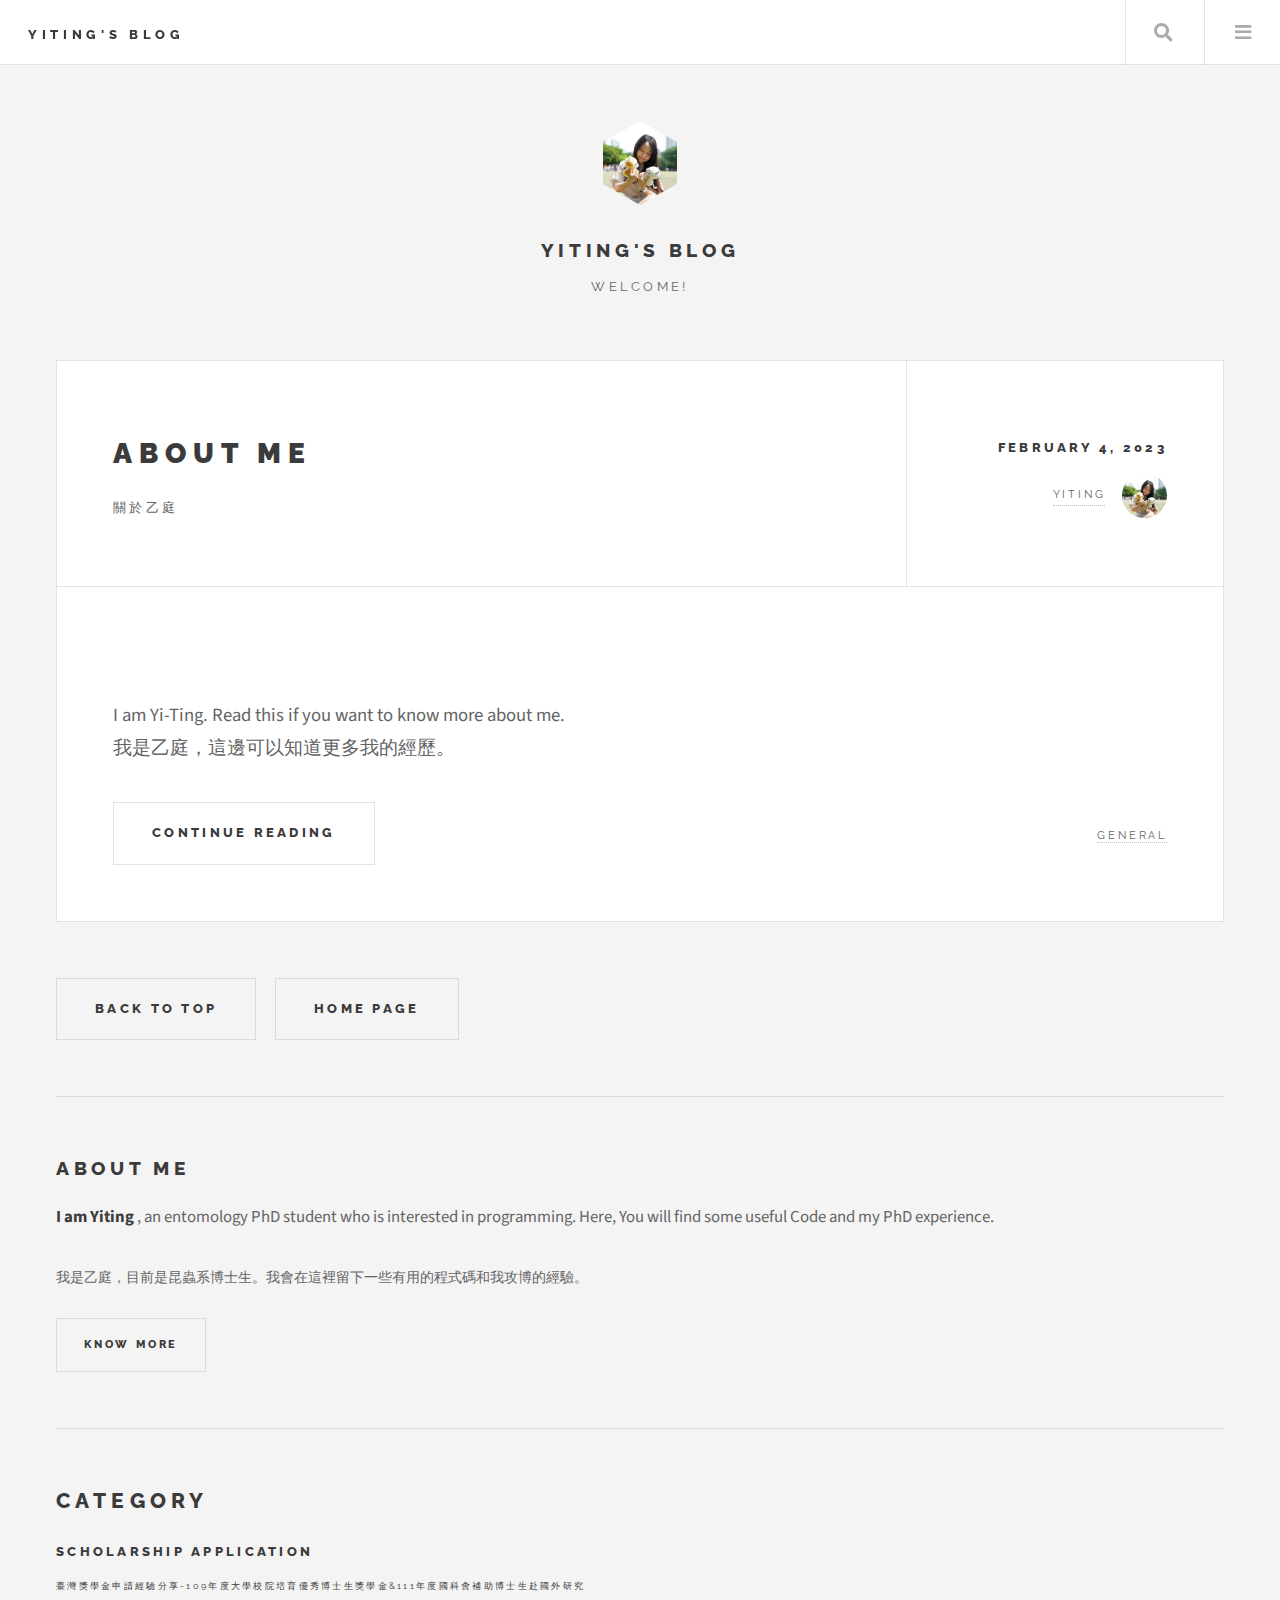
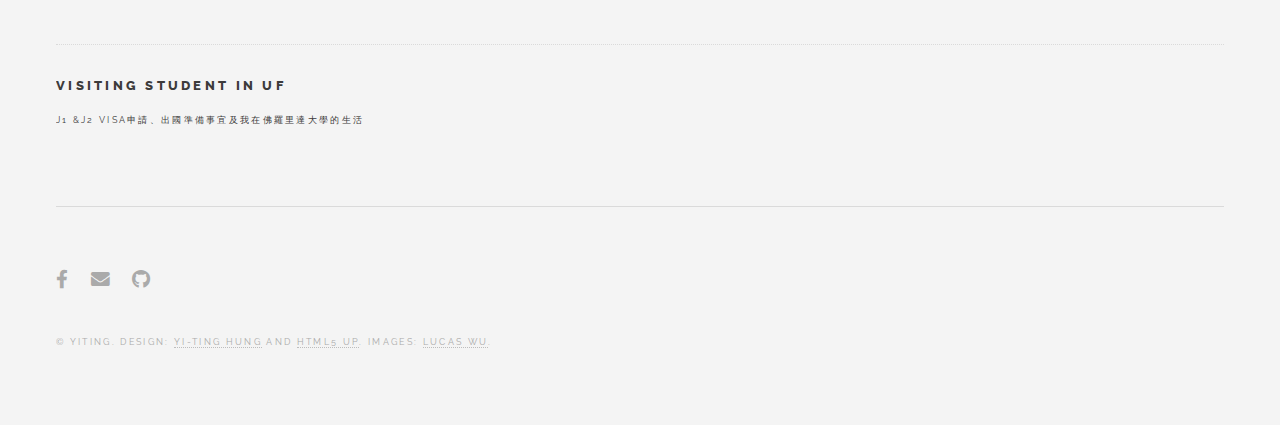
==== commit 8440f7c7: "mofify pic" ====
--- a/index.html
+++ b/index.html
@@ -10,6 +10,7 @@
 		<meta charset="utf-8" />
 		<meta name="viewport" content="width=device-width, initial-scale=1, user-scalable=no" />
 		<link rel="stylesheet" href="assets/css/main.css" />
+		<meta name="google-site-verification" content="Soy0hRYgrxnkFhu7_AtfLy46dDsV6H9Kyr0UE5X7TT4" />
 	</head>
 	<body class="is-preload">
 
@@ -100,7 +101,7 @@
 							<article class="post">
 								<header>
 									<div class="title">
-										<h2><a href="about_me.html">About me</a></h2>
+										<h2><a href="articles\about_me.html">About me</a></h2>
 										<p>關於乙庭</p>
 									</div>
 									<div class="meta">
@@ -108,14 +109,14 @@
 										<a href="#" class="author"><span class="name">Yiting</span><img src="images/avatar.jpg" alt="" /></a>
 									</div>
 								</header>
-								<a href="about_me.html" class="image featured"><img src="images/Momo.jpg" alt="" /></a>
+								<a href="articles\about_me.html" class="image featured"><img src="images/Momo.jpg" alt="" /></a>
 								<p>I am Yi-Ting. Read this if you want to know more about me.
 									<br />
 									我是乙庭，這邊可以知道更多我的經歷。	
 								</p>
 								<footer>
 									<ul class="actions">
-										<li><a href="about_me.html" class="button large">Continue Reading</a></li>
+										<li><a href="articles\about_me.html" class="button large">Continue Reading</a></li>
 									</ul>
 									<ul class="stats">
 										<li><a href="#">General</a></li>
@@ -179,7 +180,7 @@
 								Here, You will find some useful Code and my PhD experience.<br /></p>
 								<p style="font-size: 14px">我是乙庭，目前是昆蟲系博士生。我會在這裡留下一些有用的程式碼和我攻博的經驗。<br /></p>
 							<ul class="actions">
-								<li><a href="about_me.html" class="button">Know More</a></li>
+								<li><a href="articles\about_me.html" class="button">Know More</a></li>
 							</ul>
 						</section>
 						
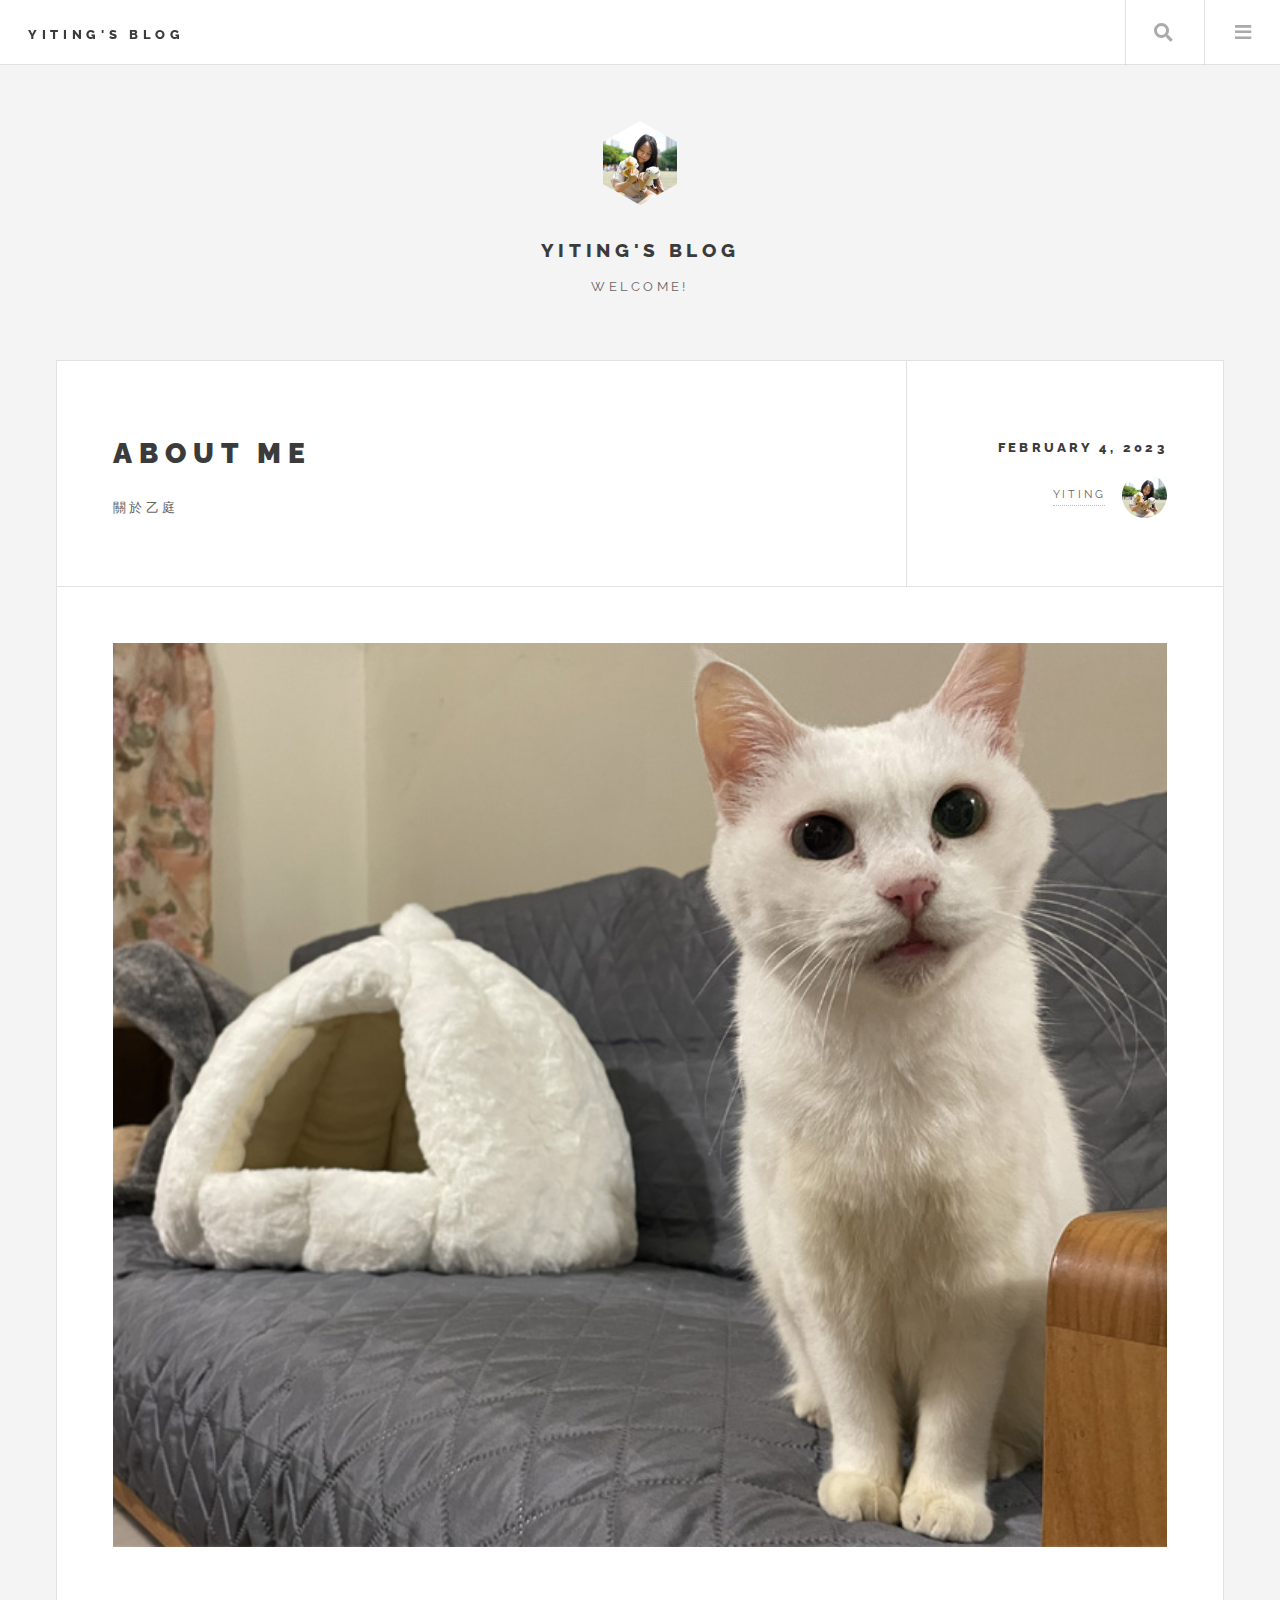
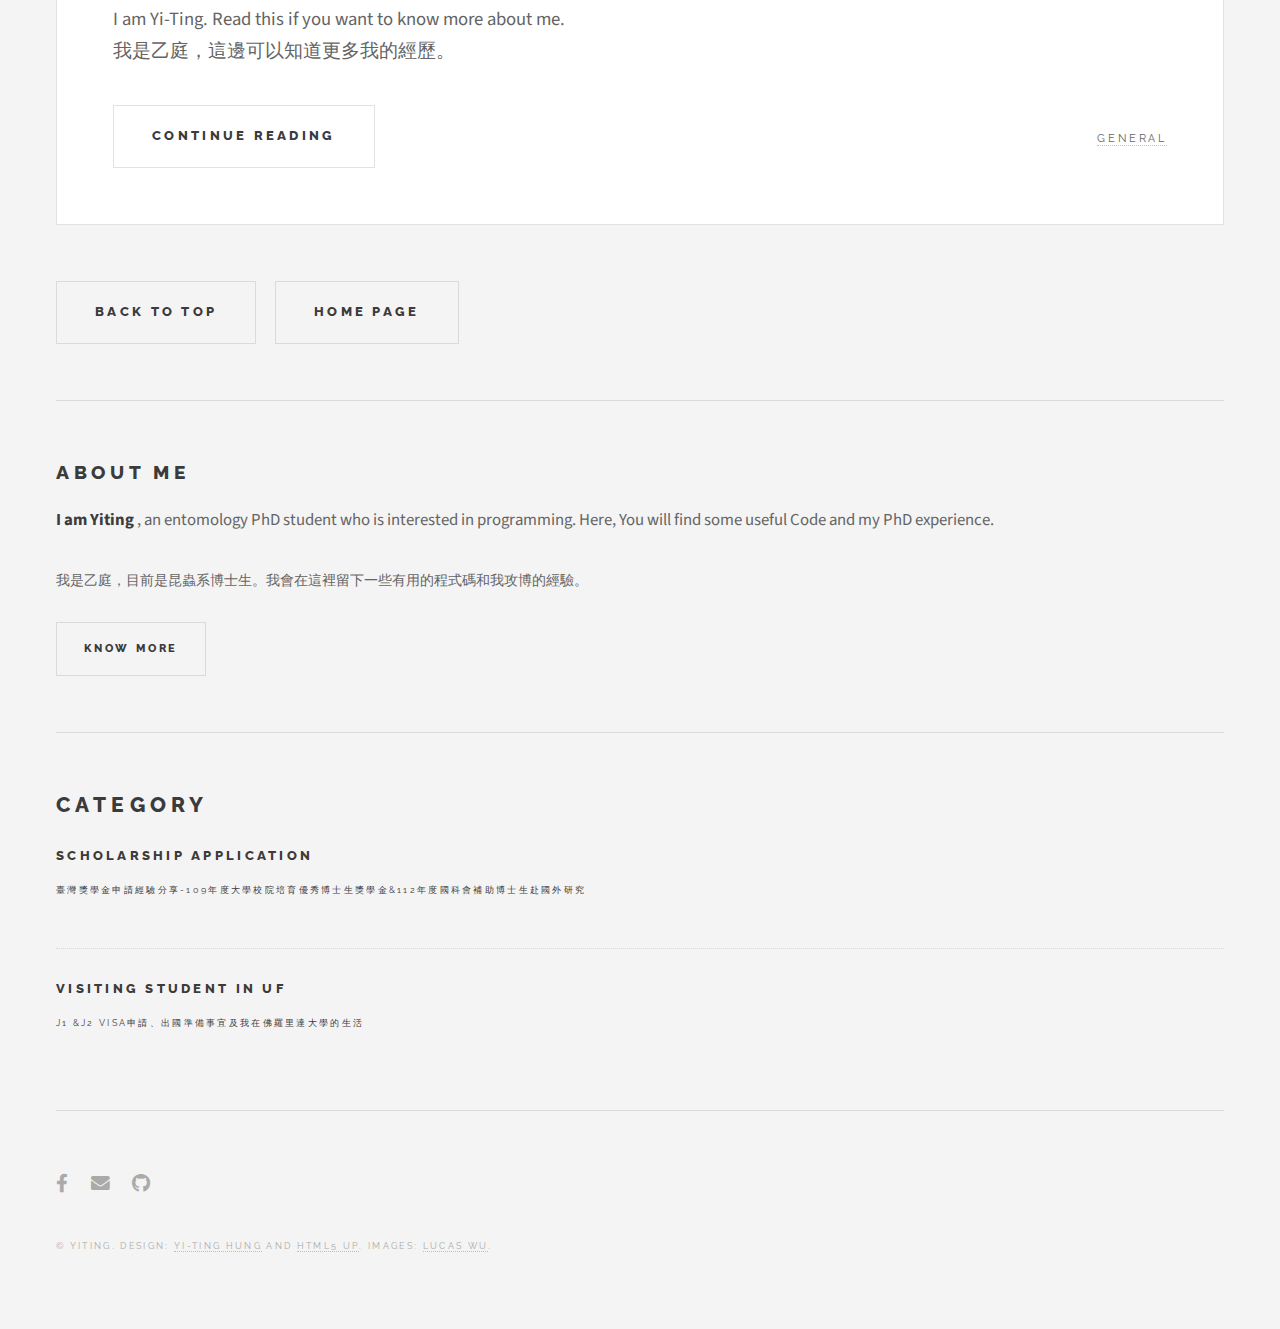
==== commit 8e078325: "mofify pic" ====
--- a/index.html
+++ b/index.html
@@ -61,7 +61,7 @@
 									<li>
 										<a href="index_Scholarship.html">
 											<h3>Scholarship application</h3>
-											<p>臺灣獎學金申請經驗分享-109年度大學校院培育優秀博士生獎學金&111年度國科會補助博士生赴國外研究</p>
+											<p>臺灣獎學金申請經驗分享-109年度大學校院培育優秀博士生獎學金&112年度國科會補助博士生赴國外研究</p>
 										</a>
 									</li>
 									<li>
@@ -101,7 +101,7 @@
 							<article class="post">
 								<header>
 									<div class="title">
-										<h2><a href="articles\about_me.html">About me</a></h2>
+										<h2><a href="articles/about_me.html">About me</a></h2>
 										<p>關於乙庭</p>
 									</div>
 									<div class="meta">
@@ -109,14 +109,14 @@
 										<a href="#" class="author"><span class="name">Yiting</span><img src="images/avatar.jpg" alt="" /></a>
 									</div>
 								</header>
-								<a href="articles\about_me.html" class="image featured"><img src="images/Momo.jpg" alt="" /></a>
+								<a href="articles/about_me.html" class="image featured"><img src="images/Momo.jpg" alt="" /></a>
 								<p>I am Yi-Ting. Read this if you want to know more about me.
 									<br />
 									我是乙庭，這邊可以知道更多我的經歷。	
 								</p>
 								<footer>
 									<ul class="actions">
-										<li><a href="articles\about_me.html" class="button large">Continue Reading</a></li>
+										<li><a href="articles/about_me.html" class="button large">Continue Reading</a></li>
 									</ul>
 									<ul class="stats">
 										<li><a href="#">General</a></li>
@@ -166,7 +166,7 @@
 
 						<!-- Intro -->
 							<section id="intro">
-								<a href="#" class="logo"><img src="images\avatar.jpg" alt="" /></a>
+								<a href="#" class="logo"><img src="images/avatar.jpg" alt="" /></a>
 								<header>
 									<h1>YiTing's Blog</h1>
 									<p>Welcome!</p>
@@ -180,7 +180,7 @@
 								Here, You will find some useful Code and my PhD experience.<br /></p>
 								<p style="font-size: 14px">我是乙庭，目前是昆蟲系博士生。我會在這裡留下一些有用的程式碼和我攻博的經驗。<br /></p>
 							<ul class="actions">
-								<li><a href="articles\about_me.html" class="button">Know More</a></li>
+								<li><a href="articles/about_me.html" class="button">Know More</a></li>
 							</ul>
 						</section>
 						
@@ -194,7 +194,7 @@
 										<article>
 											<header>
 												<h3><a href="index_Scholarship.html">Scholarship application<br /><br />
-												<p>臺灣獎學金申請經驗分享-109年度大學校院培育優秀博士生獎學金&111年度國科會補助博士生赴國外研究</p></h3></a>
+												<p>臺灣獎學金申請經驗分享-109年度大學校院培育優秀博士生獎學金&112年度國科會補助博士生赴國外研究</p></h3></a>
 												<!-- <time class="published" datetime="2015-10-20">October 20, 2015</time> -->
 											</header>
 											<!-- <a href="single.html" class="image"><img src="images/pic08.jpg" alt="" /></a> -->
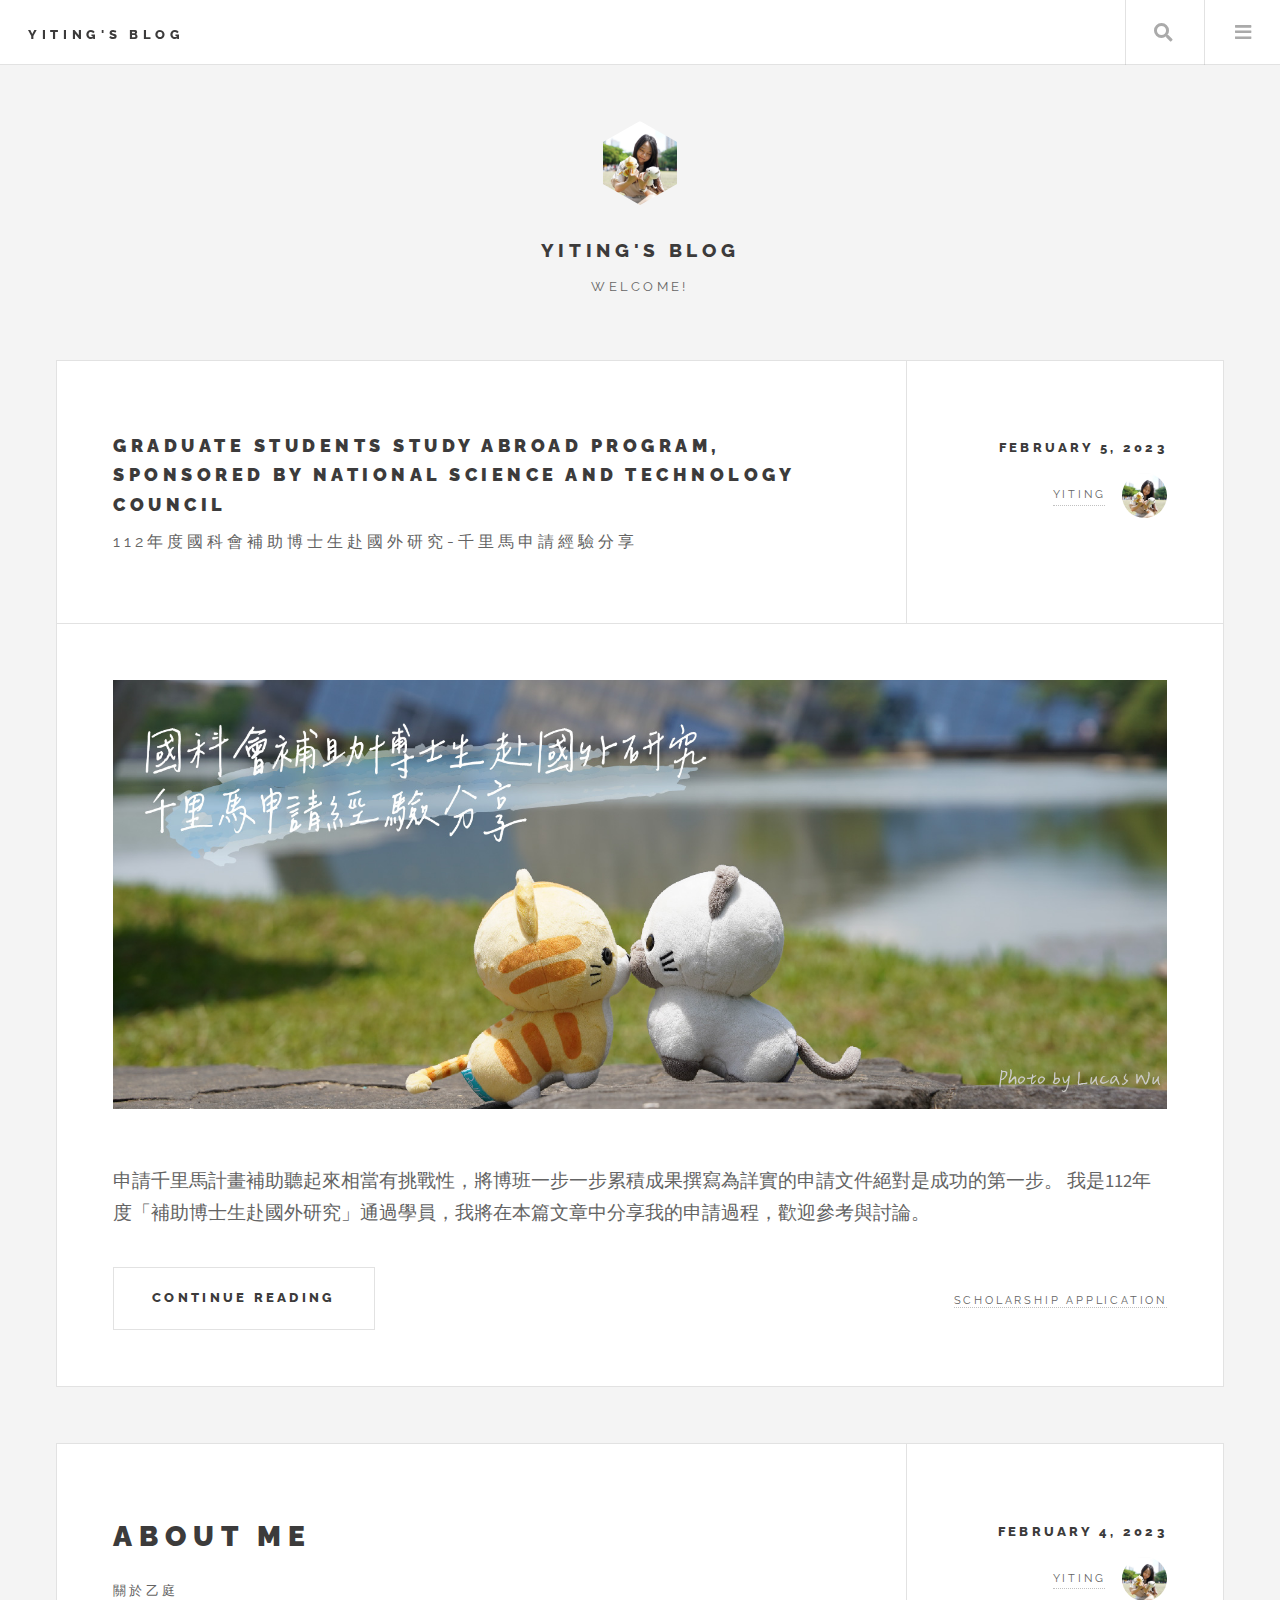
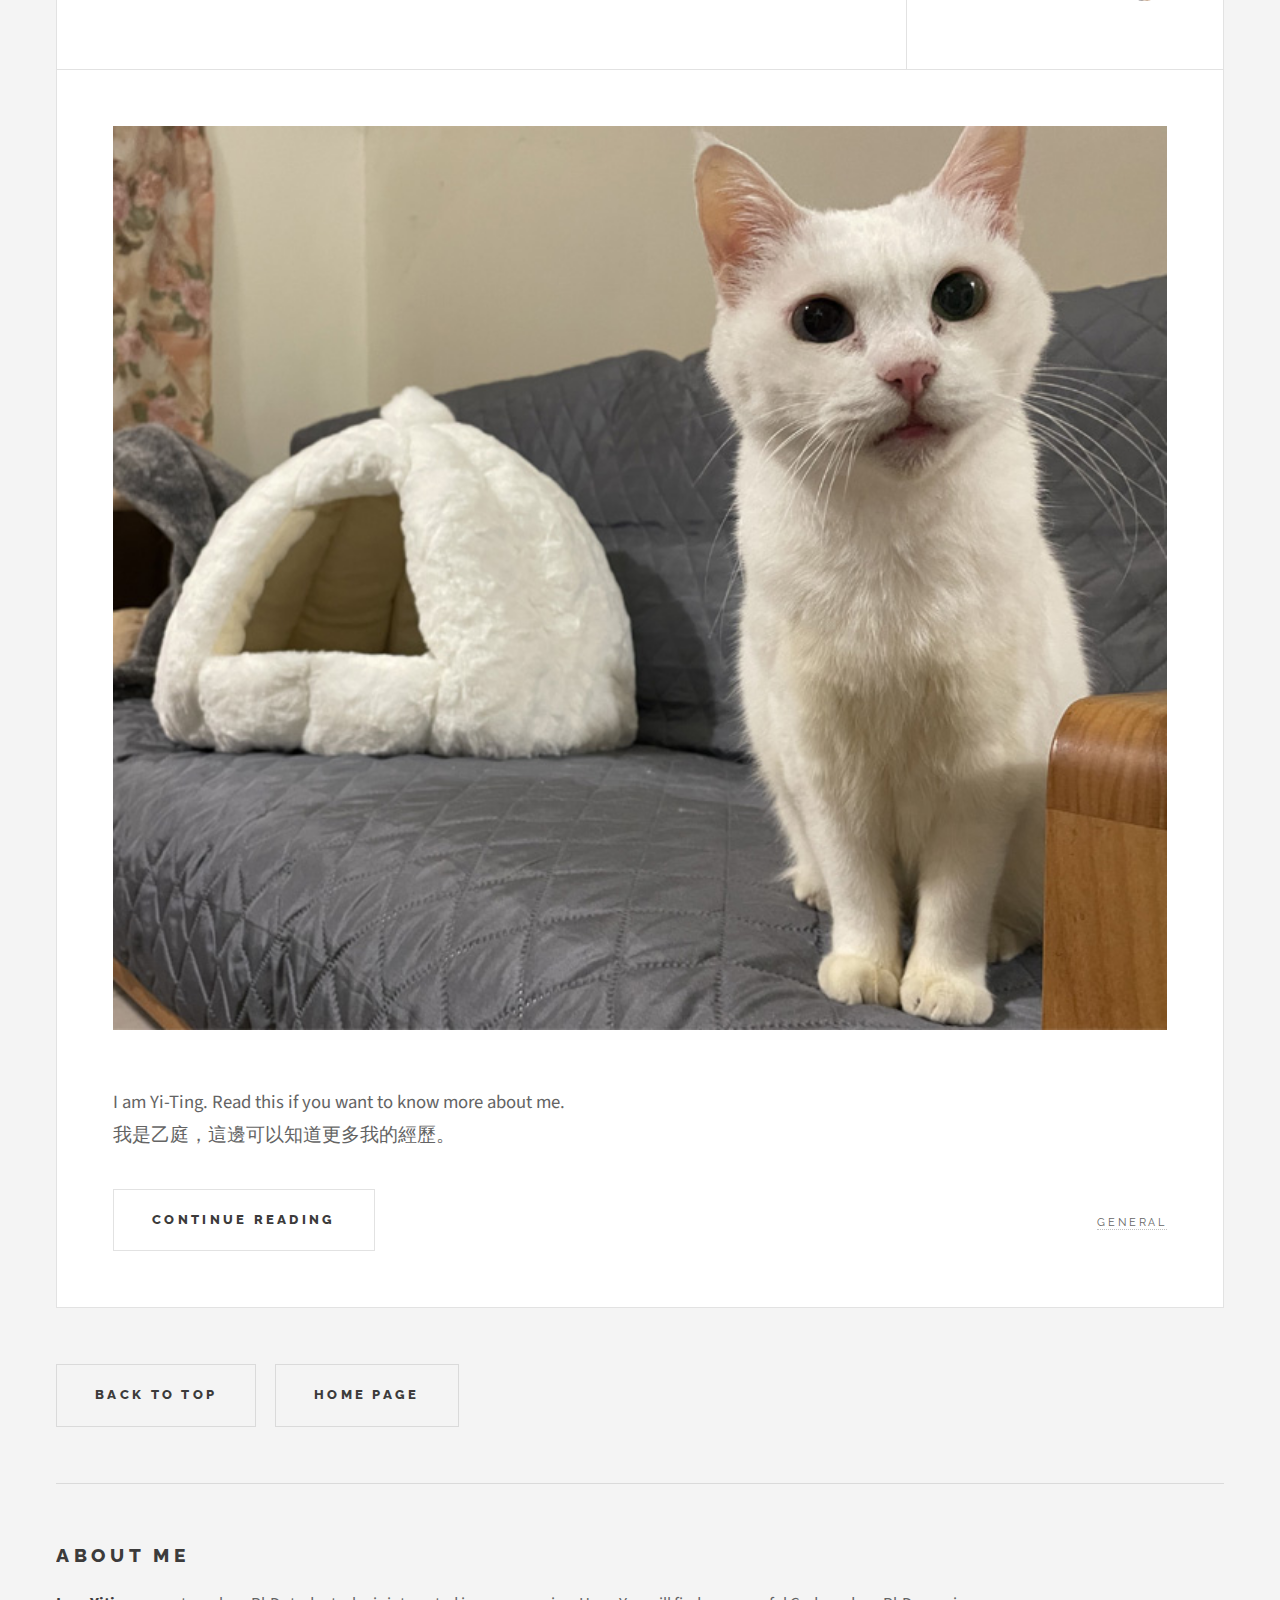
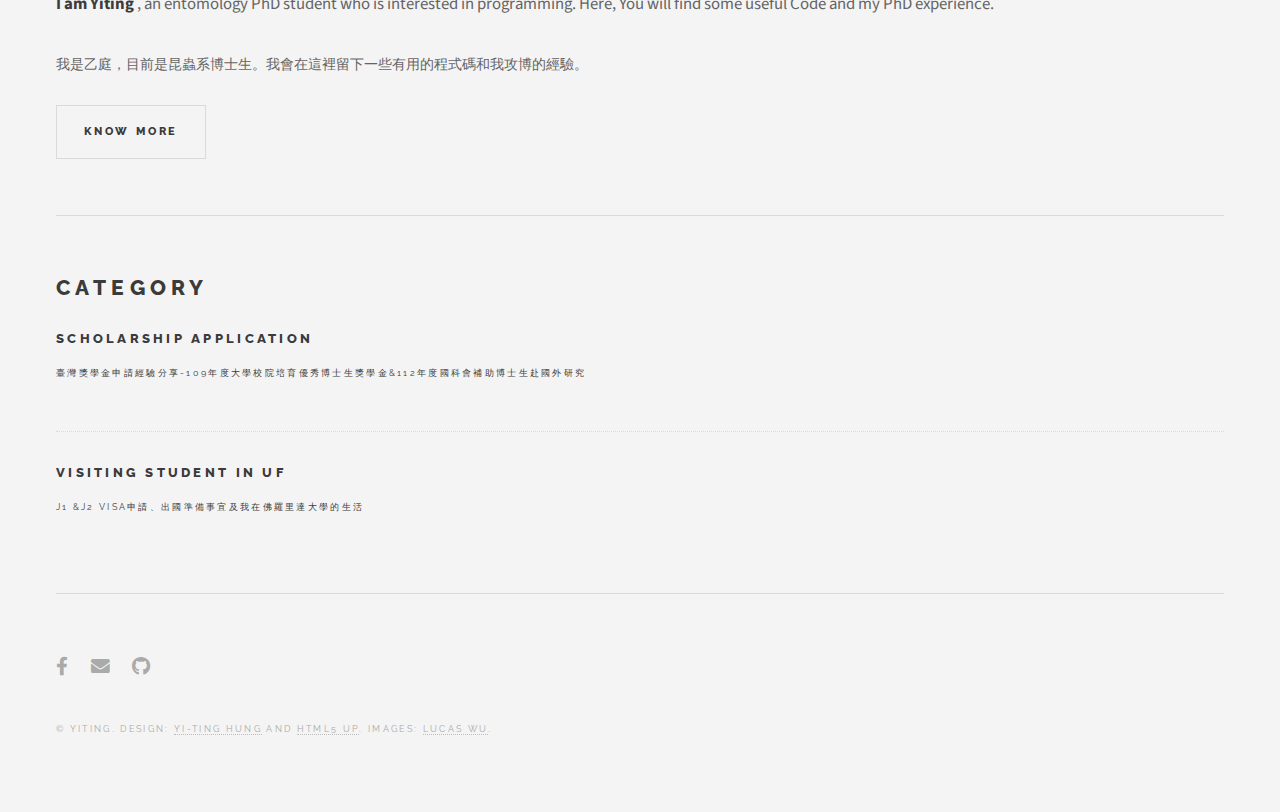
==== commit 32403d8d: "mofify articles" ====
--- a/index.html
+++ b/index.html
@@ -96,6 +96,30 @@
 
 				<!-- Main -->
 					<div id="main">
+						<!-- Post -->
+						<article class="post">
+							<header>
+								<div class="title">
+									<h2 style="font-size: 18px"><a href="articles/scholarship/01.html">Graduate Students Study Abroad Program, sponsored by National Science and Technology Council</a></h2>
+									<p style="font-size: 16px">112年度國科會補助博士生赴國外研究-千里馬申請經驗分享</p>
+								</div>
+								<div class="meta">
+									<time class="published" datetime="2023-02-05">February 5, 2023</time>
+									<a href="articles\about_me.html" class="author"><span class="name">Yiting</span><img src="images/avatar.jpg" alt="" /></a>
+								</div>
+							</header>
+							<a href="articles/scholarship/01.html" class="image featured"><img src="images/scholarship_01_B.jpg" alt="" /></a>
+							<p>申請千里馬計畫補助聽起來相當有挑戰性，將博班一步一步累積成果撰寫為詳實的申請文件絕對是成功的第一步。 我是112年度「補助博士生赴國外研究」通過學員，我將在本篇文章中分享我的申請過程，歡迎參考與討論。</p>
+							<footer>
+								<ul class="actions">
+									<li><a href="articles/scholarship/01.html" class="button large">Continue Reading</a></li>
+								</ul>
+								<ul class="stats">
+									<li><a href="index_Scholarship.html">Scholarship application</a></li>
+									
+								</ul>
+							</footer>
+						</article>
 
 						<!-- Post -->
 							<article class="post">
